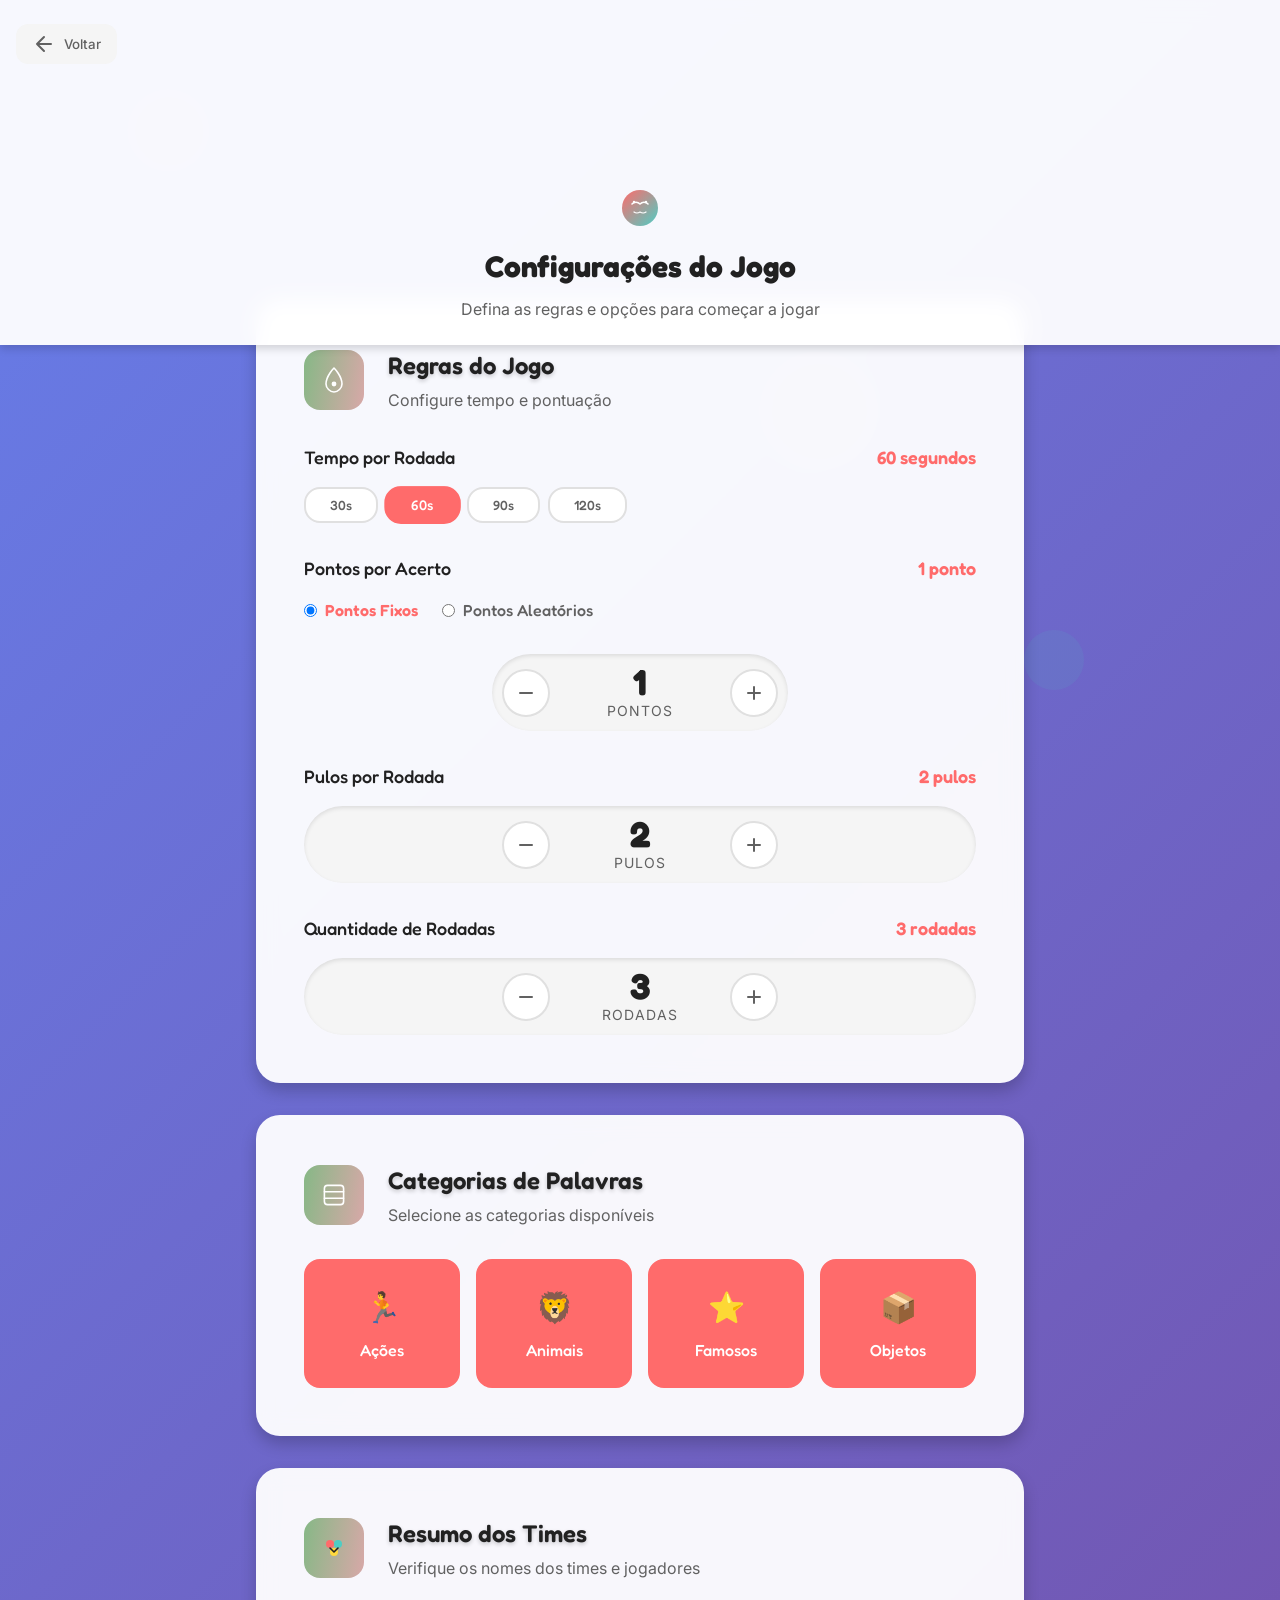
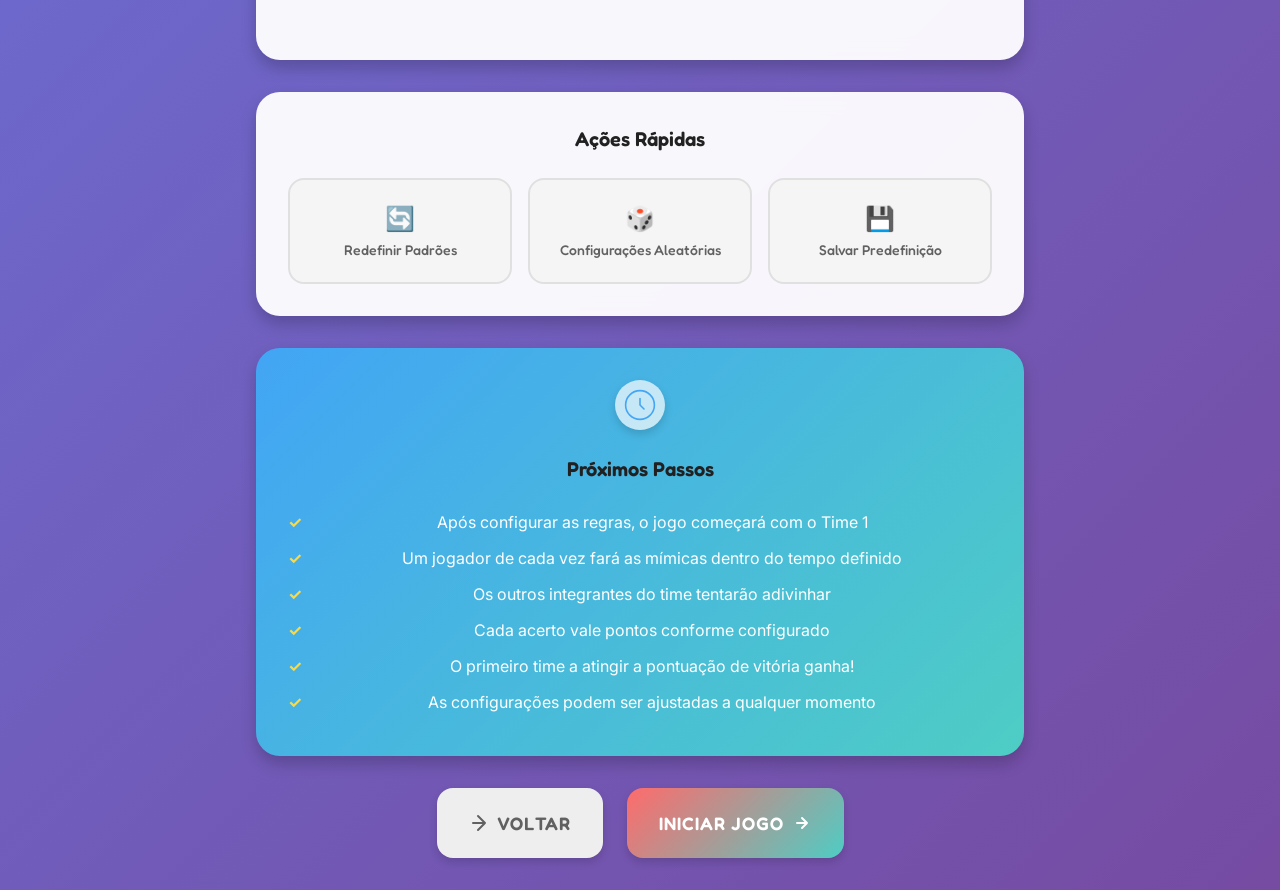
==== configuracoes-jogo.html @ 04ce413a "first commit" ====
<!DOCTYPE html>
<html lang="pt-BR">
<head>
    <meta charset="UTF-8">
    <meta name="viewport" content="width=device-width, initial-scale=1.0">
    <meta name="description" content="Configurações do Jogo - CAMIMICA Jogo de Mímica">
    <meta name="keywords" content="jogo, mimica, configurações, times, pontuação">
    <meta name="author" content="CAMIMICA">
    
    <!-- Open Graph Meta Tags -->
    <meta property="og:title" content="Configurações do Jogo - CAMIMICA">
    <meta property="og:description" content="Configure as regras e opções do jogo">
    <meta property="og:type" content="website">
    
    <!-- Favicon -->
    <link rel="icon" type="image/svg+xml" href="assets/icons/favicon.svg">
    
    <!-- CSS -->
    <link rel="stylesheet" href="css/style.css">
    
    <!-- Google Fonts -->
    <link rel="preconnect" href="https://fonts.googleapis.com">
    <link rel="preconnect" href="https://fonts.gstatic.com" crossorigin>
    <link href="https://fonts.googleapis.com/css2?family=Fredoka:wght@300;400;500;600;700&family=Inter:wght@400;500;600;700&display=swap" rel="stylesheet">
    
    <title>Configurações do Jogo - CAMIMICA</title>
</head>
<body>
    <!-- Background Animation -->
    <div class="background-animation">
        <div class="floating-element floating-element--1"></div>
        <div class="floating-element floating-element--2"></div>
        <div class="floating-element floating-element--3"></div>
        <div class="floating-element floating-element--4"></div>
        <div class="floating-element floating-element--5"></div>
    </div>

    <!-- Header -->
    <header class="config-header">
        <button class="back-button" onclick="goBack()">
            <svg width="24" height="24" viewBox="0 0 24 24" fill="none" xmlns="http://www.w3.org/2000/svg">
                <path d="M19 12L5 12M5 12L12 5M5 12L12 19" stroke="currentColor" stroke-width="2" stroke-linecap="round" stroke-linejoin="round"/>
            </svg>
            Voltar
        </button>
        
        <div class="header-content">
            <div class="logo-small">
                <svg width="40" height="40" viewBox="0 0 100 100" fill="none" xmlns="http://www.w3.org/2000/svg">
                    <circle cx="50" cy="50" r="45" fill="url(#gradient1)"/>
                    <path d="M30 40C30 40 40 30 50 40C60 30 70 40 70 40" stroke="white" stroke-width="4" stroke-linecap="round" stroke-linejoin="round"/>
                    <circle cx="35" cy="35" r="3" fill="white"/>
                    <circle cx="65" cy="35" r="3" fill="white"/>
                    <path d="M35 60C35 60 42 65 50 60C58 65 65 60 65 60" stroke="white" stroke-width="3" stroke-linecap="round" stroke-linejoin="round"/>
                    <defs>
                        <linearGradient id="gradient1" x1="0%" y1="0%" x2="100%" y2="100%">
                            <stop offset="0%" style="stop-color:#FF6B6B"/>
                            <stop offset="100%" style="stop-color:#4ECDC4"/>
                        </linearGradient>
                    </defs>
                </svg>
            </div>
            <h1 class="page-title">Configurações do Jogo</h1>
            <p class="page-subtitle">Defina as regras e opções para começar a jogar</p>
        </div>
    </header>

    <!-- Main Content -->
    <main class="config-main">
        <form id="gameConfigForm" class="config-form">
            <!-- Game Rules Section -->
            <section class="config-section">
                <div class="section-header">
                    <div class="section-icon">
                        <svg width="32" height="32" viewBox="0 0 40 40" fill="none" xmlns="http://www.w3.org/2000/svg">
                            <path d="M20 5C20 5 10 15 10 25C10 30 15 35 20 35C25 35 30 30 30 25C30 15 20 5 20 5Z" stroke="var(--white)" stroke-width="2" stroke-linecap="round" stroke-linejoin="round"/>
                            <circle cx="20" cy="25" r="3" fill="var(--white)"/>
                        </svg>
                    </div>
                    <div>
                        <h2 class="section-title">Regras do Jogo</h2>
                        <p class="section-description">Configure tempo e pontuação</p>
                    </div>
                </div>
                
                <div class="config-options">
                    <div class="config-option">
                        <label class="config-label" for="roundTime">
                            <span class="label-text">Tempo por Rodada</span>
                            <span class="label-value" id="roundTimeValue">60 segundos</span>
                        </label>
                        <div class="time-selector">
                            <button type="button" class="time-button" data-time="30" onclick="setRoundTime(30)">30s</button>
                            <button type="button" class="time-button" data-time="60" onclick="setRoundTime(60)">60s</button>
                            <button type="button" class="time-button" data-time="90" onclick="setRoundTime(90)">90s</button>
                            <button type="button" class="time-button" data-time="120" onclick="setRoundTime(120)">120s</button>
                        </div>
                    </div>
                    
                    <div class="config-option">
                        <label class="config-label" for="pointsPerHit">
                            <span class="label-text">Pontos por Acerto</span>
                            <span class="label-value" id="pointsValue">1 ponto</span>
                        </label>
                        <div class="points-config">
                            <div class="points-type-selector">
                                <label class="radio-option">
                                    <input type="radio" name="pointsType" value="fixed" checked onchange="togglePointsType()">
                                    <span class="radio-label">Pontos Fixos</span>
                                </label>
                                <label class="radio-option">
                                    <input type="radio" name="pointsType" value="random" onchange="togglePointsType()">
                                    <span class="radio-label">Pontos Aleatórios</span>
                                </label>
                            </div>
                            <div class="points-input-group" id="fixedPointsGroup">
                                <div class="number-selector">
                                    <button type="button" class="selector-button selector-minus" onclick="decrementPoints()">
                                        <svg width="20" height="20" viewBox="0 0 20 20" fill="none" xmlns="http://www.w3.org/2000/svg">
                                            <path d="M4 10H16" stroke="currentColor" stroke-width="2" stroke-linecap="round"/>
                                        </svg>
                                    </button>
                                    <div class="selector-display">
                                        <span class="number-value" id="pointsPerHit">1</span>
                                        <span class="number-label">pontos</span>
                                    </div>
                                    <button type="button" class="selector-button selector-plus" onclick="incrementPoints()">
                                        <svg width="20" height="20" viewBox="0 0 20 20" fill="none" xmlns="http://www.w3.org/2000/svg">
                                            <path d="M4 10H16M10 4V16" stroke="currentColor" stroke-width="2" stroke-linecap="round"/>
                                        </svg>
                                    </button>
                                </div>
                            </div>
                            <div class="points-input-group hidden" id="randomPointsGroup">
                                <div class="range-selector">
                                    <div class="range-display">
                                        <span class="range-text">Entre</span>
                                        <div class="range-inputs">
                                            <input type="number" id="minRandomPoints" min="1" max="10" value="1" class="range-input" onchange="updateRandomPointsRange()">
                                            <span class="range-separator">e</span>
                                            <input type="number" id="maxRandomPoints" min="2" max="20" value="5" class="range-input" onchange="updateRandomPointsRange()">
                                        </div>
                                        <span class="range-text">pontos</span>
                                    </div>
                                </div>
                            </div>
                        </div>
                    </div>
                    
                    <div class="config-option">
                        <label class="config-label" for="skipsPerRound">
                            <span class="label-text">Pulos por Rodada</span>
                            <span class="label-value" id="skipsValue">2 pulos</span>
                        </label>
                        <div class="number-selector">
                            <button type="button" class="selector-button selector-minus" onclick="decrementSkips()">
                                <svg width="20" height="20" viewBox="0 0 20 20" fill="none" xmlns="http://www.w3.org/2000/svg">
                                    <path d="M4 10H16" stroke="currentColor" stroke-width="2" stroke-linecap="round"/>
                                </svg>
                            </button>
                            <div class="selector-display">
                                <span class="number-value" id="skipsPerRound">2</span>
                                <span class="number-label">pulos</span>
                            </div>
                            <button type="button" class="selector-button selector-plus" onclick="incrementSkips()">
                                <svg width="20" height="20" viewBox="0 0 20 20" fill="none" xmlns="http://www.w3.org/2000/svg">
                                    <path d="M4 10H16M10 4V16" stroke="currentColor" stroke-width="2" stroke-linecap="round"/>
                                </svg>
                            </button>
                        </div>
                    </div>
                    
                    <div class="config-option">
                        <label class="config-label" for="totalRounds">
                            <span class="label-text">Quantidade de Rodadas</span>
                            <span class="label-value" id="totalRoundsValue">3 rodadas</span>
                        </label>
                        <div class="number-selector">
                            <button type="button" class="selector-button selector-minus" onclick="decrementTotalRounds()">
                                <svg width="20" height="20" viewBox="0 0 20 20" fill="none" xmlns="http://www.w3.org/2000/svg">
                                    <path d="M4 10H16" stroke="currentColor" stroke-width="2" stroke-linecap="round"/>
                                </svg>
                            </button>
                            <div class="selector-display">
                                <span class="number-value" id="totalRounds">3</span>
                                <span class="number-label">rodadas</span>
                            </div>
                            <button type="button" class="selector-button selector-plus" onclick="incrementTotalRounds()">
                                <svg width="20" height="20" viewBox="0 0 20 20" fill="none" xmlns="http://www.w3.org/2000/svg">
                                    <path d="M4 10H16M10 4V16" stroke="currentColor" stroke-width="2" stroke-linecap="round"/>
                                </svg>
                            </button>
                        </div>
                    </div>
                </div>
            </section>

            <!-- Categories Section -->
            <section class="config-section">
                <div class="section-header">
                    <div class="section-icon">
                        <svg width="32" height="32" viewBox="0 0 40 40" fill="none" xmlns="http://www.w3.org/2000/svg">
                            <rect x="8" y="8" width="24" height="24" rx="4" stroke="var(--white)" stroke-width="2"/>
                            <path d="M8 16H32M8 24H32" stroke="var(--white)" stroke-width="2" stroke-linecap="round"/>
                        </svg>
                    </div>
                    <div>
                        <h2 class="section-title">Categorias de Palavras</h2>
                        <p class="section-description">Selecione as categorias disponíveis</p>
                    </div>
                </div>
                
                <div class="categories-grid">
                    <label class="category-checkbox">
                        <input type="checkbox" name="categories" value="acoes" checked>
                        <span class="category-icon">🏃</span>
                        <span class="category-name">Ações</span>
                    </label>
                    
                    <label class="category-checkbox">
                        <input type="checkbox" name="categories" value="animais" checked>
                        <span class="category-icon">🦁</span>
                        <span class="category-name">Animais</span>
                    </label>
                    
                    <label class="category-checkbox">
                        <input type="checkbox" name="categories" value="famosos" checked>
                        <span class="category-icon">⭐</span>
                        <span class="category-name">Famosos</span>
                    </label>
                    
                    <label class="category-checkbox">
                        <input type="checkbox" name="categories" value="objetos" checked>
                        <span class="category-icon">📦</span>
                        <span class="category-name">Objetos</span>
                    </label>
                </div>
            </section>

            <!-- Teams Summary -->
            <section class="config-section">
                <div class="section-header">
                    <div class="section-icon">
                        <svg width="32" height="32" viewBox="0 0 40 40" fill="none" xmlns="http://www.w3.org/2000/svg">
                            <circle cx="15" cy="15" r="5" fill="var(--primary-color)"/>
                            <circle cx="25" cy="15" r="5" fill="var(--secondary-color)"/>
                            <circle cx="20" cy="25" r="5" fill="var(--accent-color)"/>
                            <path d="M15 20L20 25L25 20" stroke="var(--text-primary)" stroke-width="2" stroke-linecap="round" stroke-linejoin="round"/>
                        </svg>
                    </div>
                    <div>
                        <h2 class="section-title">Resumo dos Times</h2>
                        <p class="section-description">Verifique os nomes dos times e jogadores</p>
                    </div>
                </div>
                
                <div class="teams-summary" id="teamsSummary">
                    <!-- Teams will be loaded dynamically -->
                </div>
            </section>

            <!-- Quick Actions -->
            <section class="quick-actions">
                <h3>Ações Rápidas</h3>
                <div class="actions-grid">
                    <button type="button" class="action-button" onclick="resetToDefaults()">
                        <span class="action-icon">🔄</span>
                        <span class="action-text">Redefinir Padrões</span>
                    </button>
                    <button type="button" class="action-button" onclick="randomizeSettings()">
                        <span class="action-icon">🎲</span>
                        <span class="action-text">Configurações Aleatórias</span>
                    </button>
                    <button type="button" class="action-button" onclick="savePreset()">
                        <span class="action-icon">💾</span>
                        <span class="action-text">Salvar Predefinição</span>
                    </button>
                </div>
            </section>

            <!-- Next Steps -->
            <section class="instructions-section">
                <div class="instruction-card">
                    <div class="instruction-icon">
                        <svg width="32" height="32" viewBox="0 0 40 40" fill="none" xmlns="http://www.w3.org/2000/svg">
                            <circle cx="20" cy="20" r="18" stroke="var(--info-color)" stroke-width="2"/>
                            <path d="M20 12V20L25 25" stroke="var(--info-color)" stroke-width="2" stroke-linecap="round" stroke-linejoin="round"/>
                        </svg>
                    </div>
                    <div class="instruction-content">
                        <h3>Próximos Passos</h3>
                        <ul>
                            <li>Após configurar as regras, o jogo começará com o Time 1</li>
                            <li>Um jogador de cada vez fará as mímicas dentro do tempo definido</li>
                            <li>Os outros integrantes do time tentarão adivinhar</li>
                            <li>Cada acerto vale pontos conforme configurado</li>
                            <li>O primeiro time a atingir a pontuação de vitória ganha!</li>
                            <li>As configurações podem ser ajustadas a qualquer momento</li>
                        </ul>
                    </div>
                </div>
            </section>

            <!-- Action Buttons -->
            <section class="action-section">
                <button type="button" class="secondary-button" onclick="goBack()">
                    <svg width="20" height="20" viewBox="0 0 20 20" fill="none" xmlns="http://www.w3.org/2000/svg">
                        <path d="M4 10L16 10M16 10L9 3M16 10L9 17" stroke="currentColor" stroke-width="2" stroke-linecap="round" stroke-linejoin="round"/>
                    </svg>
                    Voltar
                </button>
                
                <button type="submit" class="primary-button">
                    Iniciar Jogo
                    <svg width="20" height="20" viewBox="0 0 20 20" fill="none" xmlns="http://www.w3.org/2000/svg">
                        <path d="M5 10L15 10M15 10L10 5M15 10L10 15" stroke="currentColor" stroke-width="2" stroke-linecap="round" stroke-linejoin="round"/>
                    </svg>
                </button>
            </section>
        </form>
    </main>

    <!-- Hidden inputs for form submission -->
    <input type="hidden" id="roundTimeInput" name="roundTime" value="60">
    <input type="hidden" id="pointsInput" name="points" value="1">
    <input type="hidden" id="totalRoundsInput" name="totalRounds" value="3">
    <input type="hidden" id="pointsTypeInput" name="pointsType" value="fixed">
    <input type="hidden" id="minRandomPointsInput" name="minRandomPoints" value="1">
    <input type="hidden" id="maxRandomPointsInput" name="maxRandomPoints" value="5">
    <input type="hidden" id="skipsPerRoundInput" name="skipsPerRound" value="2">

    <!-- JavaScript -->
    <script src="js/main.js"></script>
</body>
</html>
---- css/style.css ----
/* ===== CSS VARIABLES ===== */
:root {
  /* Game Colors */
  --primary-color: #FF6B6B;
  --primary-dark: #FF5252;
  --primary-light: #FF8787;
  --secondary-color: #4ECDC4;
  --secondary-dark: #3DBBB3;
  --secondary-light: #5EDDD5;
  --accent-color: #FFD93D;
  --accent-dark: #FFC107;
  --accent-light: #FFE66D;
  --success-color: #6BCF7F;
  --warning-color: #FFA726;
  --error-color: #FF5252;
  --info-color: #42A5F5;
  
  /* Neutral Colors */
  --white: #FFFFFF;
  --gray-50: #FAFAFA;
  --gray-100: #F5F5F5;
  --gray-200: #EEEEEE;
  --gray-300: #E0E0E0;
  --gray-400: #BDBDBD;
  --gray-500: #9E9E9E;
  --gray-600: #757575;
  --gray-700: #616161;
  --gray-800: #424242;
  --gray-900: #212121;
  
  /* Background Colors */
  --background: linear-gradient(135deg, #667eea 0%, #764ba2 100%);
  --background-light: var(--gray-50);
  --background-dark: var(--gray-900);
  --surface: rgba(255, 255, 255, 0.95);
  --surface-light: rgba(255, 255, 255, 0.8);
  
  /* Text Colors */
  --text-primary: var(--gray-900);
  --text-secondary: var(--gray-700);
  --text-muted: var(--gray-600);
  --text-light: var(--gray-500);
  --text-white: var(--white);
  
  /* Border Colors */
  --border-color: var(--gray-300);
  --border-light: var(--gray-200);
  --border-dark: var(--gray-400);
  
  /* Typography */
  --font-family-primary: 'Fredoka', cursive;
  --font-family-secondary: 'Inter', sans-serif;
  --font-size-xs: 0.75rem;    /* 12px */
  --font-size-sm: 0.875rem;   /* 14px */
  --font-size-base: 1rem;     /* 16px */
  --font-size-lg: 1.125rem;   /* 18px */
  --font-size-xl: 1.25rem;    /* 20px */
  --font-size-2xl: 1.5rem;    /* 24px */
  --font-size-3xl: 1.875rem;  /* 30px */
  --font-size-4xl: 2.25rem;   /* 36px */
  --font-size-5xl: 3rem;      /* 48px */
  --font-size-6xl: 3.75rem;   /* 60px */
  --font-size-7xl: 4.5rem;    /* 72px */
  
  /* Font Weights */
  --font-weight-light: 300;
  --font-weight-normal: 400;
  --font-weight-medium: 500;
  --font-weight-semibold: 600;
  --font-weight-bold: 700;
  
  /* Line Heights */
  --line-height-tight: 1.25;
  --line-height-normal: 1.5;
  --line-height-relaxed: 1.75;
  
  /* Spacing */
  --spacing-xs: 0.25rem;   /* 4px */
  --spacing-sm: 0.5rem;    /* 8px */
  --spacing-md: 1rem;      /* 16px */
  --spacing-lg: 1.5rem;    /* 24px */
  --spacing-xl: 2rem;      /* 32px */
  --spacing-2xl: 3rem;     /* 48px */
  --spacing-3xl: 4rem;     /* 64px */
  --spacing-4xl: 6rem;     /* 96px */
  --spacing-5xl: 8rem;     /* 128px */
  
  /* Border Radius */
  --radius-sm: 0.5rem;     /* 8px */
  --radius-md: 0.75rem;    /* 12px */
  --radius-lg: 1rem;       /* 16px */
  --radius-xl: 1.5rem;     /* 24px */
  --radius-2xl: 2rem;      /* 32px */
  --radius-full: 9999px;
  
  /* Shadows */
  --shadow-sm: 0 2px 4px rgba(0, 0, 0, 0.1);
  --shadow-md: 0 4px 8px rgba(0, 0, 0, 0.15);
  --shadow-lg: 0 8px 16px rgba(0, 0, 0, 0.2);
  --shadow-xl: 0 16px 32px rgba(0, 0, 0, 0.25);
  --shadow-2xl: 0 24px 48px rgba(0, 0, 0, 0.3);
  --shadow-game: 0 8px 32px rgba(255, 107, 107, 0.3);
  
  /* Transitions */
  --transition-fast: 150ms ease;
  --transition-normal: 250ms ease;
  --transition-slow: 350ms ease;
  --transition-bounce: 0.6s cubic-bezier(0.68, -0.55, 0.265, 1.55);
  
  /* Z-index */
  --z-dropdown: 1000;
  --z-sticky: 1020;
  --z-fixed: 1030;
  --z-content: 2;
  --z-modal-backdrop: 1040;
  --z-modal: 1050;
  --z-popover: 1060;
  --z-tooltip: 1070;
  --z-toast: 1080;
}

/* ===== RESET & BASE ===== */
*,
*::before,
*::after {
  box-sizing: border-box;
  margin: 0;
  padding: 0;
}

html {
  font-size: 16px;
  scroll-behavior: smooth;
}

body {
  font-family: var(--font-family-secondary);
  font-size: var(--font-size-base);
  font-weight: var(--font-weight-normal);
  line-height: var(--line-height-normal);
  color: var(--text-primary);
  background: var(--background);
  min-height: 100vh;
  overflow-x: hidden;
  -webkit-font-smoothing: antialiased;
  -moz-osx-font-smoothing: grayscale;
}

img {
  max-width: 100%;
  height: auto;
  display: block;
}

a {
  color: var(--primary-color);
  text-decoration: none;
  transition: color var(--transition-fast);
}

a:hover {
  color: var(--primary-dark);
}

button {
  border: none;
  background: none;
  font-family: inherit;
  cursor: pointer;
  transition: all var(--transition-fast);
}

ul, ol {
  list-style: none;
}

/* ===== BACKGROUND ANIMATION ===== */
.background-animation {
  position: fixed;
  top: 0;
  left: 0;
  width: 100%;
  height: 100%;
  pointer-events: none;
  z-index: -1;
  overflow: hidden;
}

.floating-element {
  position: absolute;
  border-radius: var(--radius-full);
  opacity: 0.1;
  animation: float 6s ease-in-out infinite;
}

.floating-element--1 {
  width: 80px;
  height: 80px;
  background: var(--primary-color);
  top: 10%;
  left: 10%;
  animation-delay: 0s;
}

.floating-element--2 {
  width: 60px;
  height: 60px;
  background: var(--secondary-color);
  top: 70%;
  left: 80%;
  animation-delay: 1s;
}

.floating-element--3 {
  width: 100px;
  height: 100px;
  background: var(--accent-color);
  top: 40%;
  left: 60%;
  animation-delay: 2s;
}

.floating-element--4 {
  width: 40px;
  height: 40px;
  background: var(--success-color);
  top: 80%;
  left: 20%;
  animation-delay: 3s;
}

.floating-element--5 {
  width: 70px;
  height: 70px;
  background: var(--info-color);
  top: 20%;
  left: 70%;
  animation-delay: 4s;
}

@keyframes float {
  0%, 100% {
    transform: translateY(0px) rotate(0deg);
  }
  50% {
    transform: translateY(-20px) rotate(180deg);
  }
}

/* ===== MAIN CONTAINER ===== */
.main-container {
  max-width: 1200px;
  margin: 0 auto;
  padding: var(--spacing-xl) var(--spacing-md);
  min-height: 100vh;
  display: flex;
  flex-direction: column;
  justify-content: center;
  align-items: center;
  position: relative;
  z-index: 1;
}

/* ===== GAME HEADER ===== */
.game-header {
  text-align: center;
  margin-bottom: var(--spacing-3xl);
  animation: slideDown 0.8s ease-out;
}

.game-logo {
  display: flex;
  flex-direction: column;
  align-items: center;
  gap: var(--spacing-lg);
}

.logo-icon {
  animation: bounce 2s ease-in-out infinite;
}

.game-title {
  font-family: var(--font-family-primary);
  font-size: var(--font-size-7xl);
  font-weight: var(--font-weight-bold);
  color: var(--text-white);
  text-shadow: 0 4px 8px rgba(0, 0, 0, 0.3);
  margin: 0;
  letter-spacing: 2px;
}

.game-subtitle {
  font-family: var(--font-family-primary);
  font-size: var(--font-size-xl);
  color: var(--text-white);
  opacity: 0.9;
  margin: 0;
  text-shadow: 0 2px 4px rgba(0, 0, 0, 0.2);
}

/* ===== HOW TO PLAY ===== */
.how-to-play {
  width: 100%;
  max-width: 800px;
  margin-bottom: var(--spacing-3xl);
  animation: fadeInUp 0.8s ease-out 0.2s both;
}

.section-header {
  text-align: center;
  margin-bottom: var(--spacing-2xl);
}

.section-title {
  font-family: var(--font-family-primary);
  font-size: var(--font-size-4xl);
  font-weight: var(--font-weight-bold);
  color: var(--text-white);
  margin-bottom: var(--spacing-md);
  text-shadow: 0 2px 4px rgba(0, 0, 0, 0.2);
}

.title-underline {
  width: 80px;
  height: 4px;
  background: var(--accent-color);
  margin: 0 auto;
  border-radius: var(--radius-full);
}

.instructions-grid {
  display: grid;
  grid-template-columns: repeat(auto-fit, minmax(280px, 1fr));
  gap: var(--spacing-xl);
}

.instruction-card {
  background: var(--surface);
  padding: var(--spacing-xl);
  border-radius: var(--radius-xl);
  text-align: center;
  box-shadow: var(--shadow-game);
  transition: all var(--transition-normal);
  backdrop-filter: blur(10px);
}

.instruction-card:hover {
  transform: translateY(-8px) scale(1.02);
  box-shadow: var(--shadow-xl);
}

.instruction-icon {
  width: 60px;
  height: 60px;
  margin: 0 auto var(--spacing-lg);
  background: linear-gradient(135deg, var(--primary-color), var(--secondary-color));
  border-radius: var(--radius-full);
  display: flex;
  align-items: center;
  justify-content: center;
  color: var(--text-white);
  box-shadow: var(--shadow-md);
}

.instruction-card h3 {
  font-family: var(--font-family-primary);
  font-size: var(--font-size-xl);
  font-weight: var(--font-weight-semibold);
  color: var(--text-primary);
  margin-bottom: var(--spacing-sm);
}

.instruction-card p {
  color: var(--text-secondary);
  line-height: var(--line-height-relaxed);
  margin: 0;
}

/* ===== GAME FEATURES ===== */
.game-features {
  width: 100%;
  max-width: 900px;
  margin-bottom: var(--spacing-3xl);
  animation: fadeInUp 0.8s ease-out 0.4s both;
}

.features-container {
  display: grid;
  grid-template-columns: repeat(auto-fit, minmax(200px, 1fr));
  gap: var(--spacing-lg);
}

.feature-item {
  background: var(--surface);
  padding: var(--spacing-lg);
  border-radius: var(--radius-lg);
  display: flex;
  align-items: center;
  gap: var(--spacing-md);
  box-shadow: var(--shadow-md);
  backdrop-filter: blur(10px);
  transition: all var(--transition-normal);
}

.feature-item:hover {
  transform: translateY(-4px);
  box-shadow: var(--shadow-lg);
}

.feature-icon {
  font-size: var(--font-size-2xl);
  width: 50px;
  height: 50px;
  display: flex;
  align-items: center;
  justify-content: center;
  background: linear-gradient(135deg, var(--accent-color), var(--warning-color));
  border-radius: var(--radius-full);
  flex-shrink: 0;
}

.feature-text h4 {
  font-family: var(--font-family-primary);
  font-size: var(--font-size-lg);
  font-weight: var(--font-weight-semibold);
  color: var(--text-primary);
  margin-bottom: var(--spacing-xs);
}

.feature-text p {
  color: var(--text-secondary);
  font-size: var(--font-size-sm);
  margin: 0;
  line-height: var(--line-height-tight);
}

/* ===== START SECTION ===== */
.start-section {
  text-align: center;
  animation: fadeInUp 0.8s ease-out 0.6s both;
}

.start-button {
  display: inline-flex;
  align-items: center;
  gap: var(--spacing-md);
  padding: var(--spacing-lg) var(--spacing-2xl);
  font-family: var(--font-family-primary);
  font-size: var(--font-size-xl);
  font-weight: var(--font-weight-semibold);
  color: var(--text-primary);
  background: linear-gradient(135deg, var(--accent-color), var(--warning-color));
  border: none;
  border-radius: var(--radius-full);
  cursor: pointer;
  transition: all var(--transition-normal);
  box-shadow: var(--shadow-lg);
  text-transform: uppercase;
  letter-spacing: 1px;
}

.start-button:hover {
  transform: translateY(-4px) scale(1.05);
  box-shadow: var(--shadow-xl);
}

.start-button:active {
  transform: translateY(-2px) scale(1.02);
}

.button-icon {
  transition: transform var(--transition-normal);
}

.start-button:hover .button-icon {
  transform: translateX(4px);
}

.start-subtitle {
  font-family: var(--font-family-primary);
  font-size: var(--font-size-lg);
  color: var(--text-white);
  margin-top: var(--spacing-lg);
  opacity: 0.9;
  text-shadow: 0 2px 4px rgba(0, 0, 0, 0.2);
}

/* ===== GAME FOOTER ===== */
.game-footer {
  text-align: center;
  margin-top: auto;
  padding-top: var(--spacing-2xl);
  animation: fadeIn 0.8s ease-out 0.8s both;
}

.game-footer p {
  font-family: var(--font-family-primary);
  color: var(--text-white);
  opacity: 0.8;
  margin-bottom: var(--spacing-md);
  text-shadow: 0 2px 4px rgba(0, 0, 0, 0.2);
}

.footer-icons {
  display: flex;
  justify-content: center;
  gap: var(--spacing-lg);
  font-size: var(--font-size-xl);
}

/* ===== CONFIG PAGES ===== */
.config-header {
  position: fixed;
  top: 0;
  left: 0;
  right: 0;
  background: var(--surface);
  backdrop-filter: blur(10px);
  box-shadow: var(--shadow-md);
  z-index: var(--z-fixed);
  padding: var(--spacing-lg) var(--spacing-md);
}

.back-button {
  display: flex;
  align-items: center;
  gap: var(--spacing-sm);
  padding: var(--spacing-sm) var(--spacing-md);
  background: var(--gray-100);
  border: none;
  border-radius: var(--radius-md);
  color: var(--text-secondary);
  font-family: var(--font-family-secondary);
  font-weight: var(--font-weight-medium);
  cursor: pointer;
  transition: all var(--transition-fast);
  margin-bottom: var(--spacing-lg);
}

.back-button:hover {
  background: var(--gray-200);
  color: var(--text-primary);
}

.header-content {
  text-align: center;
  padding-top: 100px;
}

.logo-small {
  display: flex;
  justify-content: center;
  margin-bottom: var(--spacing-md);
}

.page-title {
  font-family: var(--font-family-primary);
  font-size: var(--font-size-3xl);
  font-weight: var(--font-weight-bold);
  color: var(--text-primary);
  margin-bottom: var(--spacing-sm);
}

.page-subtitle {
  font-family: var(--font-family-secondary);
  color: var(--text-secondary);
  margin: 0;
}

.config-main,
.names-main {
  max-width: 800px;
  margin: 0 auto;
  padding: 300px var(--spacing-md) var(--spacing-xl);
  position: relative;
  z-index: var(--z-content);
}

/* ===== CONFIG SECTIONS ===== */
.config-section {
  background: var(--surface);
  padding: var(--spacing-2xl);
  border-radius: var(--radius-xl);
  box-shadow: var(--shadow-lg);
  margin-bottom: var(--spacing-xl);
  backdrop-filter: blur(10px);
}

.config-section .section-header {
  display: flex;
  align-items: center;
  gap: var(--spacing-lg);
  margin-bottom: var(--spacing-xl);
  text-align: left;
}

.config-section .section-icon {
  width: 60px;
  height: 60px;
  background: linear-gradient(100deg, rgb(134, 184, 134), rgb(216, 168, 168));
  border-radius: var(--radius-lg);
  display: flex;
  align-items: center;
  justify-content: center;
  color: var(--text-white);
  flex-shrink: 0;
}

.config-section .section-title {
  font-family: var(--font-family-primary);
  font-size: var(--font-size-2xl);
  font-weight: var(--font-weight-semibold);
  color: var(--text-primary);
  margin-bottom: var(--spacing-xs);
}

.config-section .section-description {
  color: var(--text-secondary);
  margin: 0;
}

/* ===== CONFIG OPTIONS ===== */
.config-options {
  display: flex;
  flex-direction: column;
  gap: var(--spacing-xl);
}

.config-option {
  display: flex;
  flex-direction: column;
  gap: var(--spacing-md);
}

.config-label {
  display: flex;
  justify-content: space-between;
  align-items: center;
  font-family: var(--font-family-primary);
  font-size: var(--font-size-lg);
  font-weight: var(--font-weight-medium);
  color: var(--text-primary);
}

.label-text {
  color: var(--text-primary);
}

.label-value {
  color: var(--primary-color);
  font-weight: var(--font-weight-semibold);
}

/* ===== POINTS CONFIG ===== */
.points-config {
  display: flex;
  flex-direction: column;
  gap: var(--spacing-md);
}

.points-type-selector {
  display: flex;
  gap: var(--spacing-lg);
  margin-bottom: var(--spacing-md);
}

.radio-option {
  display: flex;
  align-items: center;
  gap: var(--spacing-sm);
  cursor: pointer;
  transition: all var(--transition-fast);
}

.radio-option input[type="radio"] {
  margin: 0;
  cursor: pointer;
}

.radio-label {
  font-family: var(--font-family-primary);
  font-size: var(--font-size-base);
  font-weight: var(--font-weight-medium);
  color: var(--text-secondary);
  transition: color var(--transition-fast);
}

.radio-option:hover .radio-label {
  color: var(--primary-color);
}

.radio-option input[type="radio"]:checked + .radio-label {
  color: var(--primary-color);
  font-weight: var(--font-weight-semibold);
}

.points-input-group {
  display: flex;
  justify-content: center;
}

.points-input-group.hidden {
  display: none;
}

/* ===== RANGE SELECTOR ===== */
.range-selector {
  display: flex;
  justify-content: center;
  align-items: center;
}

.range-display {
  display: flex;
  align-items: center;
  gap: var(--spacing-sm);
  font-family: var(--font-family-primary);
  font-size: var(--font-size-base);
  color: var(--text-secondary);
}

.range-inputs {
  display: flex;
  align-items: center;
  gap: var(--spacing-sm);
}

.range-input {
  width: 60px;
  padding: var(--spacing-sm);
  border: 2px solid var(--border-color);
  border-radius: var(--radius-md);
  font-family: var(--font-family-secondary);
  font-size: var(--font-size-base);
  text-align: center;
  background: var(--white);
  transition: all var(--transition-fast);
}

.range-input:focus {
  outline: none;
  border-color: var(--primary-color);
  background: var(--gray-50);
}

.range-separator {
  font-family: var(--font-family-primary);
  color: var(--text-muted);
  font-weight: var(--font-weight-medium);
}

.range-text {
  font-family: var(--font-family-primary);
  font-weight: var(--font-weight-medium);
}

/* ===== UTILITIES ===== */
.hidden {
  display: none !important;
}

/* ===== TIME SELECTOR ===== */
.time-selector {
  display: flex;
  gap: var(--spacing-sm);
  flex-wrap: wrap;
}

.time-button {
  padding: var(--spacing-sm) var(--spacing-lg);
  border: 2px solid var(--border-color);
  border-radius: var(--radius-lg);
  background: var(--white);
  color: var(--text-secondary);
  font-family: var(--font-family-primary);
  font-weight: var(--font-weight-medium);
  cursor: pointer;
  transition: all var(--transition-fast);
}

.time-button:hover {
  border-color: var(--primary-color);
  color: var(--primary-color);
  transform: translateY(-2px);
}

.time-button.active {
  background: var(--primary-color);
  border-color: var(--primary-color);
  color: var(--text-white);
  transform: scale(1.05);
}

/* ===== CATEGORIES GRID ===== */
.categories-grid {
  display: grid;
  grid-template-columns: repeat(auto-fit, minmax(150px, 1fr));
  gap: var(--spacing-md);
}

.category-checkbox {
  display: flex;
  flex-direction: column;
  align-items: center;
  gap: var(--spacing-sm);
  padding: var(--spacing-lg);
  background: var(--white);
  border: 2px solid var(--border-color);
  border-radius: var(--radius-lg);
  cursor: pointer;
  transition: all var(--transition-normal);
  text-align: center;
}

/* .category-checkbox:hover {
  background: var(--secondary-color);
  border-color: var(--secondary-color);
  transform: translateY(-2px);
}

.category-checkbox:hover .category-icon,
.category-checkbox:hover .category-name {
  color: var(--text-white);
} */

.category-checkbox input[type="checkbox"] {
  display: none;
}

.category-checkbox input[type="checkbox"]:checked ~ .category-icon,
.category-checkbox input[type="checkbox"]:checked ~ .category-name {
  /* color: var(--primary-color); */
  color: white;
}

.category-checkbox:has(input:checked) {
  background: var(--primary-color);
  border-color: var(--primary-color);
}

/* .category-checkbox:has(input:checked) .category-icon,
.category-checkbox:has(input:checked) .category-name {
  color: var(--text-white);
} */

.category-icon {
  font-size: var(--font-size-3xl);
  color: var(--primary-color);
  transition: color var(--transition-fast);
}

.category-name {
  font-family: var(--font-family-primary);
  font-size: var(--font-size-base);
  font-weight: var(--font-weight-medium);
  color: var(--text-secondary);
  transition: color var(--transition-fast);
}

/* ===== TEAMS SUMMARY ===== */
.teams-summary {
  display: grid;
  grid-template-columns: repeat(auto-fit, minmax(250px, 1fr));
  gap: var(--spacing-lg);
}

.team-summary-card {
  background: var(--gray-50);
  padding: var(--spacing-lg);
  border-radius: var(--radius-lg);
  border: 2px solid var(--border-light);
}

.team-summary-header {
  display: flex;
  align-items: center;
  gap: var(--spacing-md);
  margin-bottom: var(--spacing-md);
}

.team-summary-header .team-color {
  width: 32px;
  height: 32px;
  border-radius: var(--radius-full);
  display: flex;
  align-items: center;
  justify-content: center;
  color: var(--text-white);
  font-weight: var(--font-weight-bold);
  font-size: var(--font-size-sm);
}

.team-summary-header .team-name {
  font-family: var(--font-family-primary);
  font-size: var(--font-size-lg);
  font-weight: var(--font-weight-semibold);
  color: var(--text-primary);
  margin: 0;
}

.players-list {
  display: flex;
  flex-direction: column;
  gap: var(--spacing-sm);
}

.player-item {
  display: flex;
  align-items: center;
  gap: var(--spacing-sm);
  padding: var(--spacing-sm);
  background: var(--white);
  border-radius: var(--radius-md);
}

.player-number {
  width: 24px;
  height: 24px;
  border-radius: var(--radius-full);
  background: var(--secondary-color);
  color: var(--text-white);
  display: flex;
  align-items: center;
  justify-content: center;
  font-size: var(--font-size-xs);
  font-weight: var(--font-weight-bold);
  flex-shrink: 0;
}

.player-name {
  font-family: var(--font-family-secondary);
  font-size: var(--font-size-sm);
  color: var(--text-primary);
}

/* ===== GAME MAIN ===== */
.game-main {
  max-width: 1200px;
  margin: 0 auto;
  padding: calc(80px + var(--spacing-xl)) var(--spacing-md) var(--spacing-xl);
  min-height: 100vh;
  position: relative;
  z-index: var(--z-content);
}

/* ===== LOADING SCREEN ===== */
.loading-screen {
  position: fixed;
  top: 0;
  left: 0;
  width: 100%;
  height: 100%;
  background: var(--background);
  display: flex;
  align-items: center;
  justify-content: center;
  z-index: var(--z-modal);
}

.loading-content {
  text-align: center;
  color: var(--text-white);
}

.loading-spinner {
  width: 60px;
  height: 60px;
  border: 4px solid rgba(255, 255, 255, 0.3);
  border-top: 4px solid var(--text-white);
  border-radius: var(--radius-full);
  animation: spin 1s linear infinite;
  margin: 0 auto var(--spacing-xl);
}

@keyframes spin {
  0% { transform: rotate(0deg); }
  100% { transform: rotate(360deg); }
}

.loading-title {
  font-family: var(--font-family-primary);
  font-size: var(--font-size-3xl);
  font-weight: var(--font-weight-bold);
  margin-bottom: var(--spacing-md);
}

.loading-text {
  font-family: var(--font-family-secondary);
  font-size: var(--font-size-lg);
  opacity: 0.8;
}

/* ===== GAME CONTAINER ===== */
.game-container {
  display: grid;
  grid-template-columns: 1fr 2fr 1fr;
  grid-template-rows: auto auto;
  gap: var(--spacing-xl);
  align-items: start;
}

/* Posicionamento específico para desktop */
.game-container .current-turn {
  grid-column: 1;
  grid-row: 1 / 3; /* Ocupa duas linhas */
}

.game-container .game-status {
  grid-column: 1;
  grid-row: 2;
}

.game-container .game-area {
  grid-column: 2;
  grid-row: 1 / 3; /* Ocupa duas linhas */
}

.game-container .score-board {
  grid-column: 3;
  grid-row: 1 / 3; /* Ocupa duas linhas */
}

/* Layout responsivo */
@media (max-width: 1024px) {
  .game-container {
    grid-template-columns: 1fr;
    grid-template-rows: auto; /* Reset para mobile */
    gap: var(--spacing-lg);
  }
  
  /* Reset das posições do grid para mobile */
  .game-container .current-turn {
    grid-column: auto;
    grid-row: auto;
    order: 1;
  }
  
  .game-container .game-area {
    grid-column: auto;
    grid-row: auto;
    order: 2;
  }
  
  .game-container .score-board {
    grid-column: auto;
    grid-row: auto;
    order: 3;
  }
  
  .game-container .game-status {
    grid-column: auto;
    grid-row: auto;
    order: 4;
  }
  
  /* Ajustes para mobile */
  .game-main {
    padding: calc(80px + var(--spacing-lg)) var(--spacing-md) var(--spacing-lg);
  }
  
  .current-turn {
    padding: var(--spacing-lg);
  }
  
  .game-area {
    padding: var(--spacing-lg);
  }
  
  .score-board {
    padding: var(--spacing-lg);
  }
  
  .game-status {
    padding: var(--spacing-lg);
  }
  
  .timer-display {
    font-size: var(--font-size-4xl);
  }
  
  .word-text {
    font-size: var(--font-size-3xl);
  }
  
  .action-button {
    padding: var(--spacing-md) var(--spacing-lg);
    font-size: var(--font-size-base);
  }
}

/* ===== SCORE BOARD ===== */
.score-board {
  background: var(--surface);
  padding: var(--spacing-xl);
  border-radius: var(--radius-xl);
  box-shadow: var(--shadow-lg);
  backdrop-filter: blur(10px);
}

.score-title {
  font-family: var(--font-family-primary);
  font-size: var(--font-size-2xl);
  font-weight: var(--font-weight-semibold);
  color: var(--text-primary);
  margin-bottom: var(--spacing-lg);
  text-align: center;
}

.teams-score {
  display: flex;
  flex-direction: column;
  gap: var(--spacing-md);
}

.team-score-card {
  background: var(--gray-50);
  padding: var(--spacing-lg);
  border-radius: var(--radius-lg);
  border: 2px solid var(--gray-600);
  transition: all var(--transition-normal);
}

.team-score-card.current {
  background: linear-gradient(135deg, var(--primary-color), var(--secondary-color));
  color: var(--text-white);
  transform: scale(1.05);
  box-shadow: var(--shadow-lg);
}

.team-score-header {
  display: flex;
  align-items: center;
  gap: var(--spacing-md);
  margin-bottom: var(--spacing-md);
}

.team-score-color {
  width: 32px;
  height: 32px;
  border-radius: var(--radius-full);
  display: flex;
  align-items: center;
  justify-content: center;
  color: var(--text-white);
  font-weight: var(--font-weight-bold);
  font-size: var(--font-size-sm);
}

.team-score-name {
  font-family: var(--font-family-primary);
  font-size: var(--font-size-lg);
  font-weight: var(--font-weight-semibold);
  margin: 0;
}

.team-score-points {
  display: flex;
  flex-direction: column;
  align-items: center;
  gap: var(--spacing-xs);
}

.score-value {
  font-family: var(--font-family-primary);
  font-size: var(--font-size-3xl);
  font-weight: var(--font-weight-bold);
  line-height: 1;
}

.score-label {
  font-family: var(--font-family-secondary);
  font-size: var(--font-size-sm);
  opacity: 0.8;
  text-transform: uppercase;
  letter-spacing: 1px;
}

/* ===== CURRENT TURN ===== */
.current-turn {
  background: var(--surface);
  padding: var(--spacing-xl);
  border-radius: var(--radius-xl);
  box-shadow: var(--shadow-lg);
  backdrop-filter: blur(10px);
}

.turn-title {
  font-family: var(--font-family-primary);
  font-size: var(--font-size-xl);
  font-weight: var(--font-weight-semibold);
  color: var(--text-primary);
  margin-bottom: var(--spacing-lg);
  text-align: center;
}

.current-player {
  display: flex;
  align-items: center;
  gap: var(--spacing-lg);
  padding: var(--spacing-xl);
  background: linear-gradient(135deg, var(--primary-color), var(--secondary-color));
  border-radius: var(--radius-xl);
  color: var(--text-white);
}

.player-avatar {
  width: 60px;
  height: 60px;
  background: rgba(255, 255, 255, 0.2);
  border-radius: var(--radius-full);
  display: flex;
  align-items: center;
  justify-content: center;
  flex-shrink: 0;
}

.player-details {
  text-align: center;
}

.player-name {
  font-family: var(--font-family-primary);
  font-size: var(--font-size-xl);
  font-weight: var(--font-weight-bold);
  margin-bottom: var(--spacing-xs);
}

.player-team {
  font-family: var(--font-family-secondary);
  font-size: var(--font-size-base);
  opacity: 0.9;
}

/* ===== GAME AREA ===== */
.game-area {
  background: var(--surface);
  padding: var(--spacing-xl);
  border-radius: var(--radius-xl);
  box-shadow: var(--shadow-lg);
  backdrop-filter: blur(10px);
  display: flex;
  flex-direction: column;
  gap: var(--spacing-xl);
}

/* ===== TIMER ===== */
.timer-container {
  display: flex;
  flex-direction: column;
  align-items: center;
  gap: var(--spacing-lg);
}

.timer-display {
  display: flex;
  align-items: baseline;
  gap: var(--spacing-sm);
  font-family: var(--font-family-primary);
  font-size: var(--font-size-5xl);
  font-weight: var(--font-weight-bold);
  color: var(--text-primary);
}

.timer-value {
  line-height: 1;
  transition: color var(--transition-fast);
}

.timer-value.warning {
  color: var(--error-color);
  animation: pulse 1s ease-in-out infinite;
}

@keyframes pulse {
  0%, 100% { opacity: 1; }
  50% { opacity: 0.7; }
}

.timer-label {
  font-family: var(--font-family-secondary);
  font-size: var(--font-size-lg);
  color: var(--text-secondary);
  text-transform: uppercase;
  letter-spacing: 1px;
}

.timer-controls {
  display: flex;
  gap: var(--spacing-md);
  background-color: var(--primary-color);
  border-radius: 15%;
}

.timer-button {
  display: flex;
  align-items: center;
  gap: var(--spacing-sm);
  padding: var(--spacing-md) var(--spacing-lg);
  border: none;
  border-radius: var(--radius-lg);
  font-family: var(--font-family-primary);
  font-size: var(--font-size-base);
  font-weight: var(--font-weight-medium);
  cursor: pointer;
  transition: all var(--transition-fast);
  border-radius: 15%;
  color: white;
}

.timer-start {
  background: var(--success-color);
  color: var(--text-white);
}

.timer-start:hover {
  background: #5ab058;
  transform: translateY(-2px);
}

.timer-pause {
  background: var(--warning-color);
  color: var(--text-white);
}

.timer-pause:hover {
  background: #f59e0b;
  transform: translateY(-2px);
}

.timer-stop {
  background: var(--error-color);
  color: var(--text-white);
}

.timer-stop:hover {
  background: #e53935;
  transform: translateY(-2px);
}

/* ===== WORD DISPLAY ===== */
.word-container {
  display: flex;
  flex-direction: column;
  align-items: center;
  gap: var(--spacing-xl);
  flex: 1;
}

.word-display {
  background: linear-gradient(135deg, var(--primary-color), var(--secondary-color));
  padding: var(--spacing-2xl);
  border-radius: var(--radius-xl);
  text-align: center;
  color: var(--text-white);
  /* color: black; */
  box-shadow: var(--shadow-lg);
  min-height: 200px;
  display: flex;
  align-items: center;
  justify-content: center;
  flex: 1;
}

.word-content {
  display: flex;
  flex-direction: column;
  align-items: center;
  gap: var(--spacing-md);
}

.word-text {
  font-family: var(--font-family-primary);
  font-size: var(--font-size-4xl);
  font-weight: var(--font-weight-bold);
  text-align: center;
  line-height: var(--line-height-tight);
}

.word-category {
  font-family: var(--font-family-secondary);
  font-size: var(--font-size-lg);
  opacity: 0.9;
  text-transform: uppercase;
  letter-spacing: 2px;
  background: rgba(255, 255, 255, 0.2);
  padding: var(--spacing-sm) var(--spacing-md);
  border-radius: var(--radius-full);
}

.word-actions {
  display: flex;
  gap: var(--spacing-lg);
  width: 100%;
  justify-content: center;
}

/* ===== ACTION BUTTONS ===== */
/* .action-button {
  display: flex;
  align-items: center;
  gap: var(--spacing-sm);
  padding: var(--spacing-md) var(--spacing-lg);
  border: none;
  border-radius: var(--radius-lg);
  font-family: var(--font-family-primary);
  font-size: var(--font-size-base);
  font-weight: var(--font-weight-medium);
  cursor: pointer;
  transition: all var(--transition-base);
  text-align: center;
  justify-content: center;
  min-height: 44px;
} */

.action-button {
  display: flex;
  flex-direction: column;
  align-items: center;
  gap: var(--spacing-sm);
  padding: var(--spacing-lg);
  background: var(--gray-100);
  border: 2px solid var(--border-color);
  border-radius: var(--radius-lg);
  cursor: pointer;
  transition: all var(--transition-normal);
}

.action-button:hover {
  background: var(--primary-color);
  border-color: var(--primary-color);
  transform: translateY(-2px);
  color: black;
}

.action-button:hover .action-icon,
.action-button:hover .action-text {
  color: var(--text-white);
  /* color: black; */
}

.show-word-button {
  background: var(--secondary-color);
  color: var(--text-white);
  /* color: black; */
}

.show-word-button:hover:not(:disabled) {
  background: var(--primary-hover);
  transform: translateY(-2px);
  box-shadow: var(--shadow-lg);
}

.skip-word-button {
  background: var(--warning-color);
  color: var(--text-white);
  /* color: black; */
}

.skip-word-button:hover:not(:disabled) {
  background: var(--warning-hover);
  transform: translateY(-2px);
  box-shadow: var(--shadow-lg);
}

.skip-word-button:disabled {
  background: var(--gray-300);
  cursor: not-allowed;
  opacity: 0.6;
}

.start-turn-button {
  background: var(--success-color);
  color: var(--text-white);
  /* color: black; */
}

.start-turn-button:hover:not(:disabled) {
  background: var(--success-hover);
  transform: translateY(-2px);
  box-shadow: var(--shadow-lg);
}

/* ===== RESULT BUTTONS ===== */
.result-button {
  display: flex;
  align-items: center;
  gap: var(--spacing-md);
  padding: var(--spacing-lg) var(--spacing-xl);
  border: none;
  border-radius: var(--radius-lg);
  font-family: var(--font-family-primary);
  font-size: var(--font-size-lg);
  font-weight: var(--font-weight-semibold);
  cursor: pointer;
  transition: all var(--transition-base);
  flex: 1;
  justify-content: center;
  min-height: 60px;
}

.hit-result-button {
  background: var(--success-color);
  color: var(--text-white);
}

.hit-result-button:hover {
  color: black;
  background: #e6e6e6;
  transform: translateY(-2px);
  box-shadow: var(--shadow-lg);
}

.miss-result-button {
  background: var(--error-color);
  color: var(--text-white);
}

.miss-result-button:hover {
  color: black;
  background: #e6e6e6;
  transform: translateY(-2px);
  box-shadow: var(--shadow-lg);
}

.result-buttons {
  display: flex;
  gap: var(--spacing-lg);
  margin-top: var(--spacing-xl);
}

/* ===== GAME STATUS ===== */
.game-status {
  background: var(--surface);
  padding: var(--spacing-xl);
  border-radius: var(--radius-xl);
  box-shadow: var(--shadow-lg);
  backdrop-filter: blur(10px);
}

.status-title {
  font-family: var(--font-family-primary);
  font-size: var(--font-size-xl);
  font-weight: var(--font-weight-semibold);
  color: var(--text-primary);
  margin-bottom: var(--spacing-lg);
  text-align: center;
}

.status-details {
  display: flex;
  flex-direction: column;
  gap: var(--spacing-md);
}

.status-item {
  display: flex;
  justify-content: space-between;
  align-items: center;
  padding: var(--spacing-md);
  background: var(--gray-50);
  border-radius: var(--radius-md);
  border: 1px solid var(--border-light);
}

.status-label {
  font-family: var(--font-family-secondary);
  font-size: var(--font-size-base);
  color: var(--text-secondary);
  font-weight: var(--font-weight-medium);
}

.status-value {
  font-family: var(--font-family-primary);
  font-size: var(--font-size-lg);
  font-weight: var(--font-weight-semibold);
  color: var(--primary-color);
}

/* ===== MODAIS ===== */
.result-summary {
  text-align: center;
}

.result-title {
  font-family: var(--font-family-primary);
  font-size: var(--font-size-2xl);
  font-weight: var(--font-weight-bold);
  color: var(--text-primary);
  margin-bottom: var(--spacing-lg);
}

.result-details {
  display: grid;
  grid-template-columns: repeat(2, 1fr);
  gap: var(--spacing-md);
  margin-bottom: var(--spacing-lg);
}

.result-item {
  display: flex;
  justify-content: space-between;
  align-items: center;
  padding: var(--spacing-md);
  background: var(--gray-50);
  border-radius: var(--radius-md);
  border: 1px solid var(--border-light);
}

.result-label {
  font-family: var(--font-family-secondary);
  font-size: var(--font-size-base);
  color: var(--text-secondary);
}

.result-value {
  font-family: var(--font-family-primary);
  font-size: var(--font-size-lg);
  font-weight: var(--font-weight-semibold);
  color: var(--primary-color);
}

/* ===== WINNER ===== */
.winner-announcement {
  text-align: center;
  margin-bottom: var(--spacing-2xl);
}

.winner-trophy {
  font-size: var(--font-size-6xl);
  margin-bottom: var(--spacing-lg);
  animation: bounce 2s ease-in-out infinite;
}

.winner-title {
  font-family: var(--font-family-primary);
  font-size: var(--font-size-4xl);
  font-weight: var(--font-weight-bold);
  color: var(--primary-color);
  margin-bottom: var(--spacing-md);
}

.winner-subtitle {
  font-family: var(--font-family-secondary);
  font-size: var(--font-size-xl);
  color: var(--text-secondary);
  margin-bottom: var(--spacing-2xl);
}

.final-scores {
  background: var(--gray-50);
  padding: var(--spacing-xl);
  border-radius: var(--radius-lg);
  border: 2px solid var(--border-light);
}

.final-scores-title {
  font-family: var(--font-family-primary);
  font-size: var(--font-size-xl);
  font-weight: var(--font-weight-semibold);
  color: var(--text-primary);
  margin-bottom: var(--spacing-lg);
  text-align: center;
}

.final-score-item {
  display: flex;
  align-items: center;
  gap: var(--spacing-md);
  padding: var(--spacing-md);
  margin-bottom: var(--spacing-md);
  background: var(--white);
  border-radius: var(--radius-md);
  border: 1px solid var(--border-light);
}

.final-team-color {
  width: 32px;
  height: 32px;
  border-radius: var(--radius-full);
  display: flex;
  align-items: center;
  justify-content: center;
  color: var(--text-white);
  font-weight: var(--font-weight-bold);
  font-size: var(--font-size-sm);
  flex-shrink: 0;
}

.final-team-info {
  display: flex;
  flex-direction: column;
  gap: var(--spacing-xs);
}

.final-team-name {
  font-family: var(--font-family-primary);
  font-size: var(--font-size-lg);
  font-weight: var(--font-weight-semibold);
  color: var(--text-primary);
}

.final-team-score {
  font-family: var(--font-family-primary);
  font-size: var(--font-size-xl);
  font-weight: var(--font-weight-bold);
  color: var(--success-color);
}

/* ===== NUMBER SELECTOR ===== */
.selector-container {
  display: flex;
  flex-direction: column;
  align-items: center;
  gap: var(--spacing-lg);
}

.number-selector {
  display: flex;
  align-items: center;
  justify-content: center;
  gap: 50px;
  background: var(--gray-100);
  padding: 10px;
  border-radius: var(--radius-full);
  box-shadow: inset 0 2px 4px rgba(0, 0, 0, 0.1);
}

.selector-button {
  width: 48px;
  height: 48px;
  border-radius: var(--radius-full);
  background: var(--white);
  border: 2px solid var(--border-color);
  color: var(--text-secondary);
  display: flex;
  align-items: center;
  justify-content: center;
  cursor: pointer;
  transition: all var(--transition-fast);
}

.selector-button:hover {
  background: var(--primary-color);
  color: var(--text-white);
  border-color: var(--primary-color);
  transform: scale(1.1);
}

.selector-button:active {
  transform: scale(0.95);
}

.selector-display {
  display: flex;
  flex-direction: column;
  align-items: center;
  min-width: 80px;
}

.number-value {
  font-family: var(--font-family-primary);
  font-size: var(--font-size-4xl);
  font-weight: var(--font-weight-bold);
  color: var(--text-primary);
  line-height: 1;
}

.number-label {
  font-family: var(--font-family-secondary);
  font-size: var(--font-size-sm);
  color: var(--text-secondary);
  text-transform: uppercase;
  letter-spacing: 1px;
}

/* ===== PREVIEWS ===== */
.team-preview,
.players-preview {
  display: flex;
  gap: var(--spacing-sm);
  justify-content: center;
}

.preview-dot {
  width: 40px;
  height: 40px;
  border-radius: var(--radius-full);
  background: var(--gray-300);
  display: flex;
  align-items: center;
  justify-content: center;
  font-size: var(--font-size-lg);
  opacity: 0.5;
  transition: all var(--transition-fast);
}

.preview-dot.active {
  background: var(--secondary-color);
  opacity: 1;
  transform: scale(1.2);
}

.player-icon {
  width: 40px;
  height: 40px;
  border-radius: var(--radius-full);
  background: var(--gray-200);
  display: flex;
  align-items: center;
  justify-content: center;
  font-size: var(--font-size-lg);
  opacity: 0.5;
  transition: all var(--transition-fast);
}

.player-icon.active {
  background: var(--secondary-color);
  opacity: 1;
  transform: scale(1.1);
}

/* ===== SUMMARY SECTION ===== */
.summary-section {
  margin-bottom: var(--spacing-xl);
}

.summary-card {
  background: linear-gradient(135deg, var(--primary-color), var(--secondary-color));
  padding: var(--spacing-xl);
  border-radius: var(--radius-xl);
  color: var(--text-white);
  box-shadow: var(--shadow-lg);
}

.summary-card h3 {
  font-family: var(--font-family-primary);
  font-size: var(--font-size-xl);
  font-weight: var(--font-weight-semibold);
  margin-bottom: var(--spacing-lg);
}

.summary-content {
  display: flex;
  flex-direction: column;
  gap: var(--spacing-md);
}

.summary-item {
  display: flex;
  align-items: center;
  gap: var(--spacing-md);
}

.summary-icon {
  font-size: var(--font-size-xl);
  width: 40px;
  height: 40px;
  background: rgba(255, 255, 255, 0.2);
  border-radius: var(--radius-full);
  display: flex;
  align-items: center;
  justify-content: center;
}

.summary-text {
  font-family: var(--font-family-secondary);
  font-size: var(--font-size-base);
}

.summary-text strong {
  font-weight: var(--font-weight-semibold);
}

/* ===== ACTION SECTION ===== */
.action-section {
  display: flex;
  gap: var(--spacing-lg);
  justify-content: center;
  flex-wrap: wrap;
}

.primary-button,
.secondary-button {
  display: inline-flex;
  align-items: center;
  gap: var(--spacing-sm);
  padding: var(--spacing-lg) var(--spacing-xl);
  font-family: var(--font-family-primary);
  font-size: var(--font-size-lg);
  font-weight: var(--font-weight-semibold);
  border-radius: var(--radius-lg);
  cursor: pointer;
  transition: all var(--transition-normal);
  text-transform: uppercase;
  letter-spacing: 1px;
  box-shadow: var(--shadow-md);
}

.primary-button {
  background: linear-gradient(135deg, var(--primary-color), var(--secondary-color));
  color: var(--text-white);
}

.primary-button:hover {
  transform: translateY(-2px);
  box-shadow: var(--shadow-lg);
}

.secondary-button {
  background: var(--gray-200);
  color: var(--text-secondary);
}

.secondary-button:hover {
  background: var(--gray-300);
  color: var(--text-primary);
}

/* ===== NAMES PAGE ===== */
.teams-container {
  display: flex;
  flex-direction: column;
  gap: var(--spacing-xl);
  margin-bottom: var(--spacing-xl);
}

.team-card {
  background: var(--surface);
  padding: var(--spacing-xl);
  border-radius: var(--radius-xl);
  box-shadow: var(--shadow-lg);
  backdrop-filter: blur(10px);
}

.team-header {
  display: flex;
  align-items: center;
  gap: var(--spacing-md);
  margin-bottom: var(--spacing-lg);
}

.team-color {
  width: 40px;
  height: 40px;
  border-radius: var(--radius-full);
  display: flex;
  align-items: center;
  justify-content: center;
  font-weight: var(--font-weight-bold);
  color: var(--text-white);
}

.team-title {
  font-family: var(--font-family-primary);
  font-size: var(--font-size-xl);
  font-weight: var(--font-weight-semibold);
  color: var(--text-primary);
}

.team-name-input {
  flex: 1;
  padding: var(--spacing-md);
  border: 2px solid var(--border-color);
  border-radius: var(--radius-md);
  font-family: var(--font-family-primary);
  font-size: var(--font-size-lg);
  text-align: center;
  background: var(--gray-50);
  transition: all var(--transition-fast);
}

.team-name-input:focus {
  outline: none;
  border-color: var(--primary-color);
  background: var(--white);
}

.players-grid {
  display: grid;
  grid-template-columns: repeat(auto-fit, minmax(200px, 1fr));
  gap: var(--spacing-md);
}

.player-input {
  padding: var(--spacing-sm) var(--spacing-md);
  border: 2px solid var(--border-color);
  border-radius: var(--radius-md);
  font-family: var(--font-family-secondary);
  font-size: var(--font-size-base);
  background: var(--gray-50);
  transition: all var(--transition-fast);
}

.player-input:focus {
  outline: none;
  border-color: var(--secondary-color);
  background: var(--white);
}

.player-input::placeholder {
  color: var(--text-muted);
}

/* ===== QUICK ACTIONS ===== */
.quick-actions {
  background: var(--surface);
  padding: var(--spacing-xl);
  border-radius: var(--radius-xl);
  box-shadow: var(--shadow-lg);
  margin-bottom: var(--spacing-xl);
  backdrop-filter: blur(10px);
}

.quick-actions h3 {
  font-family: var(--font-family-primary);
  font-size: var(--font-size-xl);
  font-weight: var(--font-weight-semibold);
  color: var(--text-primary);
  margin-bottom: var(--spacing-lg);
  text-align: center;
}

.actions-grid {
  display: grid;
  grid-template-columns: repeat(auto-fit, minmax(200px, 1fr));
  gap: var(--spacing-md);
}

.action-icon {
  font-size: var(--font-size-2xl);
  color: var(--primary-color);
}

.action-text {
  font-family: var(--font-family-primary);
  font-size: var(--font-size-sm);
  font-weight: var(--font-weight-medium);
  color: var(--text-secondary);
  text-align: center;
}

/* ===== INSTRUCTIONS SECTION ===== */
.instructions-section {
  margin-bottom: var(--spacing-xl);
}

.instruction-card {
  background: linear-gradient(135deg, var(--info-color), var(--secondary-color));
  padding: var(--spacing-xl);
  border-radius: var(--radius-xl);
  color: var(--text-white);
  box-shadow: var(--shadow-lg);
}

.instruction-card .instruction-icon {
  width: 50px;
  height: 50px;
  /* background: rgba(255, 255, 255, 0.2); */
  background: rgba(255, 255, 255, 0.692);
  border-radius: var(--radius-full);
  display: flex;
  align-items: center;
  justify-content: center;
  margin-bottom: var(--spacing-lg);
}

.instruction-content h3 {
  font-family: var(--font-family-primary);
  font-size: var(--font-size-xl);
  font-weight: var(--font-weight-semibold);
  margin-bottom: var(--spacing-lg);
}

.instruction-content ul {
  list-style: none;
  padding: 0;
}

.instruction-content li {
  position: relative;
  padding-left: var(--spacing-lg);
  margin-bottom: var(--spacing-sm);
  line-height: var(--line-height-relaxed);
}

.instruction-content li::before {
  content: '✓';
  position: absolute;
  left: 0;
  color: var(--accent-color);
  font-weight: var(--font-weight-bold);
}

/* ===== MODAL ===== */
.modal {
  position: fixed;
  top: 0;
  left: 0;
  width: 100%;
  height: 100%;
  background: rgba(0, 0, 0, 0.5);
  display: flex;
  align-items: center;
  justify-content: center;
  z-index: var(--z-modal);
  backdrop-filter: blur(4px);
}

.modal-content {
  background: var(--surface);
  padding: var(--spacing-xl);
  border-radius: var(--radius-xl);
  max-width: 500px;
  width: 90%;
  max-height: 80vh;
  overflow-y: auto;
  box-shadow: var(--shadow-2xl);
  animation: modalSlideIn 0.3s ease-out;
}

.modal-header {
  display: flex;
  align-items: center;
  justify-content: space-between;
  margin-bottom: var(--spacing-xl);
}

.modal-header h3 {
  font-family: var(--font-family-primary);
  font-size: var(--font-size-xl);
  font-weight: var(--font-weight-semibold);
  color: var(--text-primary);
}

.modal-close {
  width: 32px;
  height: 32px;
  border-radius: var(--radius-full);
  background: var(--gray-100);
  border: none;
  color: var(--text-secondary);
  display: flex;
  align-items: center;
  justify-content: center;
  cursor: pointer;
  transition: all var(--transition-fast);
}

.modal-close:hover {
  background: var(--error-color);
  color: var(--text-white);
}

.theme-options {
  display: grid;
  grid-template-columns: repeat(auto-fit, minmax(120px, 1fr));
  gap: var(--spacing-md);
}

.theme-option {
  display: flex;
  flex-direction: column;
  align-items: center;
  gap: var(--spacing-sm);
  padding: var(--spacing-lg);
  background: var(--gray-100);
  border: 2px solid var(--border-color);
  border-radius: var(--radius-lg);
  cursor: pointer;
  transition: all var(--transition-normal);
}

.theme-option:hover {
  background: var(--primary-color);
  border-color: var(--primary-color);
  transform: translateY(-2px);
}

.theme-option:hover .theme-emoji,
.theme-option:hover .theme-name {
  color: var(--text-white);
}

.theme-emoji {
  font-size: var(--font-size-3xl);
}

.theme-name {
  font-family: var(--font-family-primary);
  font-size: var(--font-size-sm);
  font-weight: var(--font-weight-medium);
  color: var(--text-secondary);
  text-align: center;
}

/* ===== ANIMATIONS ===== */
@keyframes slideDown {
  from {
    opacity: 0;
    transform: translateY(-30px);
  }
  to {
    opacity: 1;
    transform: translateY(0);
  }
}

@keyframes fadeInUp {
  from {
    opacity: 0;
    transform: translateY(30px);
  }
  to {
    opacity: 1;
    transform: translateY(0);
  }
}

@keyframes fadeIn {
  from {
    opacity: 0;
  }
  to {
    opacity: 1;
  }
}

@keyframes bounce {
  0%, 20%, 50%, 80%, 100% {
    transform: translateY(0);
  }
  40% {
    transform: translateY(-10px);
  }
  60% {
    transform: translateY(-5px);
  }
}

@keyframes modalSlideIn {
  from {
    opacity: 0;
    transform: scale(0.9);
  }
  to {
    opacity: 1;
    transform: scale(1);
  }
}

/* ===== RESPONSIVE DESIGN ===== */

/* Tablets */
@media (max-width: 768px) {
  .main-container {
    padding: var(--spacing-lg) var(--spacing-md);
  }
  
  .game-title {
    font-size: var(--font-size-5xl);
  }
  
  .game-subtitle {
    font-size: var(--font-size-lg);
  }
  
  .instructions-grid {
    grid-template-columns: 1fr;
    gap: var(--spacing-lg);
  }
  
  .features-container {
    grid-template-columns: 1fr;
  }
  
  .config-main,
  .names-main {
    padding: 300px var(--spacing-md) var(--spacing-lg);
    /* padding: calc(140px + var(--spacing-lg)) var(--spacing-md) var(--spacing-lg); */
    position: relative;
    z-index: var(--z-content);
  }
  
  .config-section {
    padding: var(--spacing-lg);
  }
  
  .config-section .section-header {
    flex-direction: column;
    text-align: center;
    gap: var(--spacing-md);
  }
  
  .action-section {
    flex-direction: column;
    align-items: center;
  }
  
  .primary-button,
  .secondary-button {
    width: 100%;
    max-width: 300px;
    justify-content: center;
  }
  
  .players-grid {
    grid-template-columns: 1fr;
  }
  
  .actions-grid {
    grid-template-columns: 1fr;
  }
  
  .theme-options {
    grid-template-columns: repeat(2, 1fr);
  }
}

/* Mobile Phones */
@media (max-width: 480px) {
  .main-container {
    /* padding: var(--spacing-md); */
    padding: 300px var(--spacing-md);
  }
  
  .game-title {
    font-size: var(--font-size-4xl);
  }
  
  .game-subtitle {
    font-size: var(--font-size-base);
  }
  
  .section-title {
    font-size: var(--font-size-3xl);
  }
  
  .instruction-card {
    padding: var(--spacing-lg);
  }
  
  .instruction-icon {
    width: 50px;
    height: 50px;
  }
  
  .config-header {
    padding: var(--spacing-md);
  }
  
  .page-title {
    font-size: var(--font-size-2xl);
  }
  
  .number-selector {
    gap: var(--spacing-sm);
  }
  
  .selector-button {
    width: 40px;
    height: 40px;
  }
  
  .number-value {
    font-size: var(--font-size-3xl);
  }
  
  .team-card {
    padding: var(--spacing-lg);
  }
  
  .team-header {
    flex-direction: column;
    text-align: center;
    gap: var(--spacing-sm);
  }
  
  .modal-content {
    padding: var(--spacing-lg);
    margin: var(--spacing-md);
  }
  
  .theme-options {
    grid-template-columns: 1fr;
  }
}

/* ===== UTILITIES ===== */
.text-center { text-align: center; }
.text-left { text-align: left; }
.text-right { text-align: right; }

.hidden { display: none !important; }
.block { display: block; }
.flex { display: flex; }
.grid { display: grid; }

.mb-0 { margin-bottom: 0; }
.mb-sm { margin-bottom: var(--spacing-sm); }
.mb-md { margin-bottom: var(--spacing-md); }
.mb-lg { margin-bottom: var(--spacing-lg); }
.mb-xl { margin-bottom: var(--spacing-xl); }

.mt-0 { margin-top: 0; }
.mt-sm { margin-top: var(--spacing-sm); }
.mt-md { margin-top: var(--spacing-md); }
.mt-lg { margin-top: var(--spacing-lg); }
.mt-xl { margin-top: var(--spacing-xl); }

/* ===== ACCESSIBILITY ===== */
.sr-only {
  position: absolute;
  width: 1px;
  height: 1px;
  padding: 0;
  margin: -1px;
  overflow: hidden;
  clip: rect(0, 0, 0, 0);
  white-space: nowrap;
  border: 0;
}

/* Focus styles */
button:focus-visible,
input:focus-visible,
select:focus-visible {
  outline: 2px solid var(--primary-color);
  outline-offset: 2px;
}

/* ===== SCROLLBAR ===== */
::-webkit-scrollbar {
  width: 8px;
}

::-webkit-scrollbar-track {
  background: var(--gray-100);
}

::-webkit-scrollbar-thumb {
  background: var(--gray-400);
  border-radius: var(--radius-full);
}

::-webkit-scrollbar-thumb:hover {
  background: var(--gray-500);
}

/* ===== SELECTION ===== */
::selection {
  background-color: var(--primary-color);
  color: var(--text-white);
}
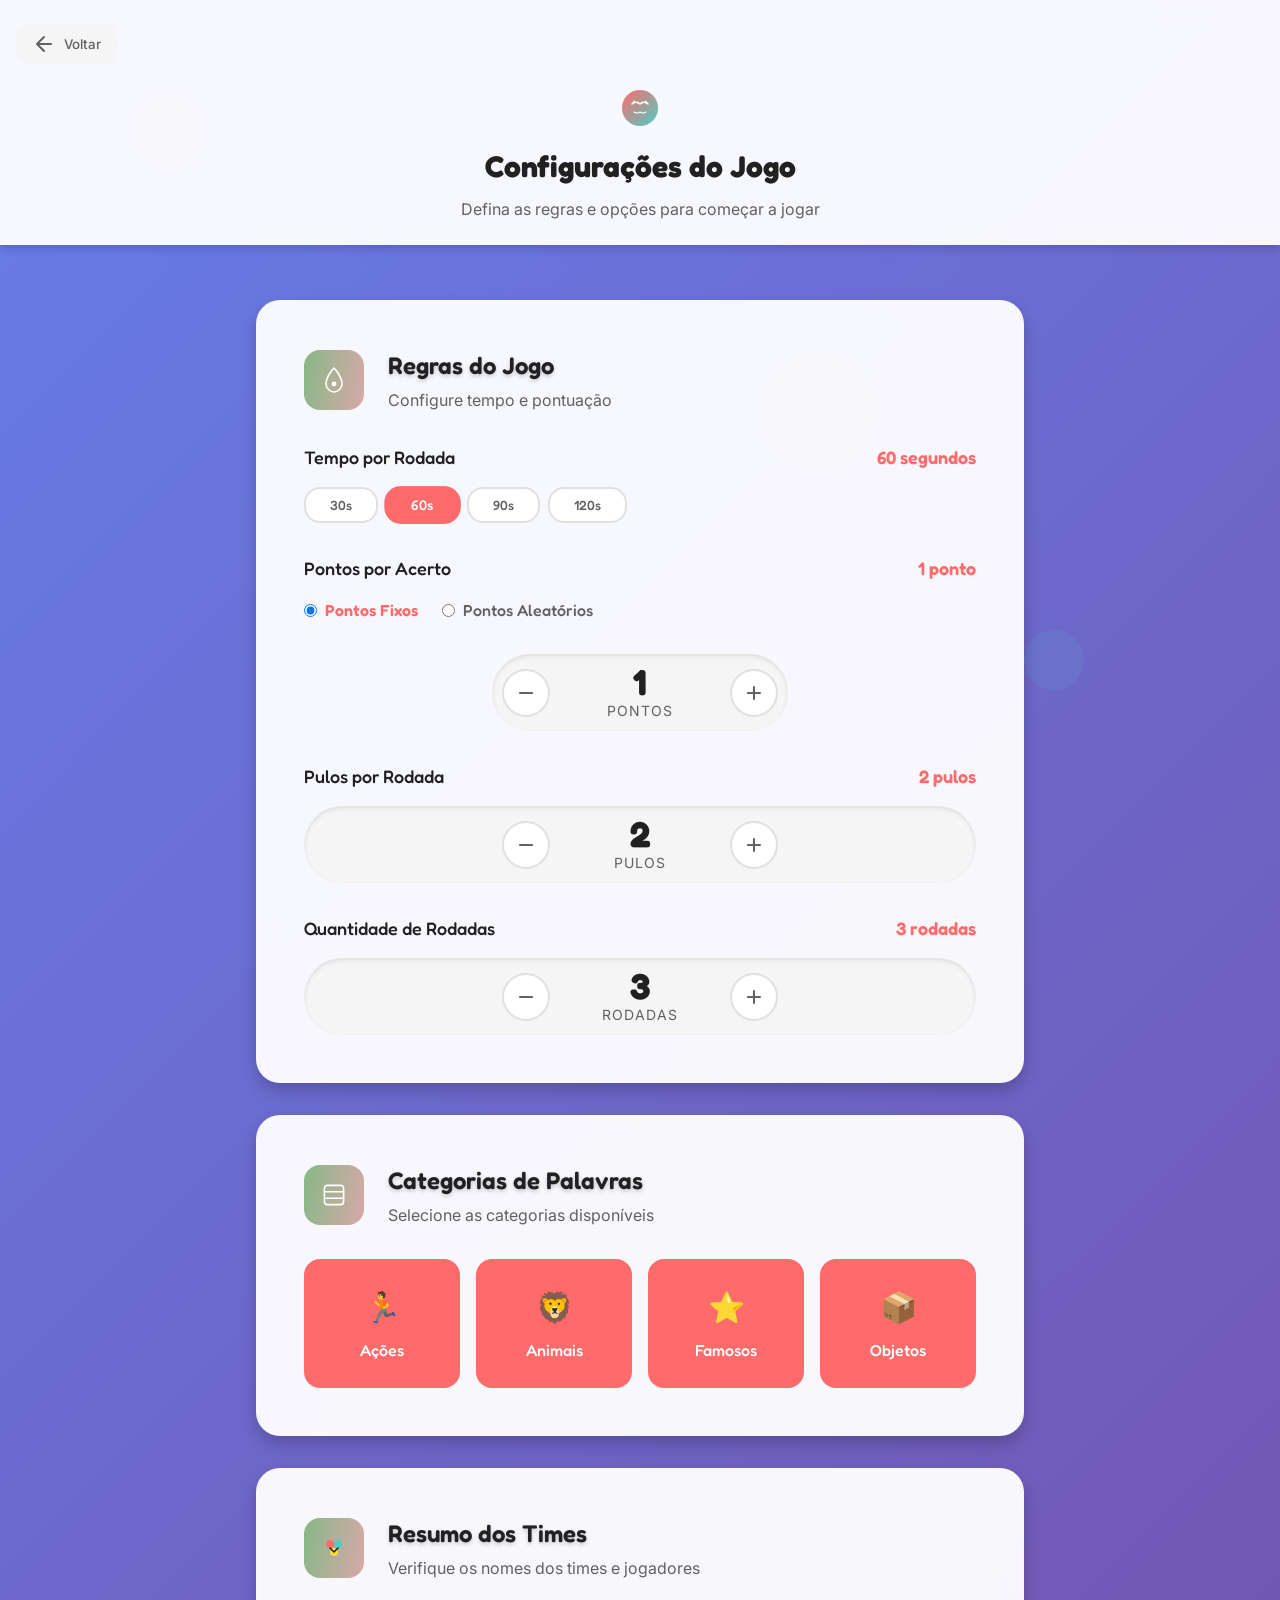
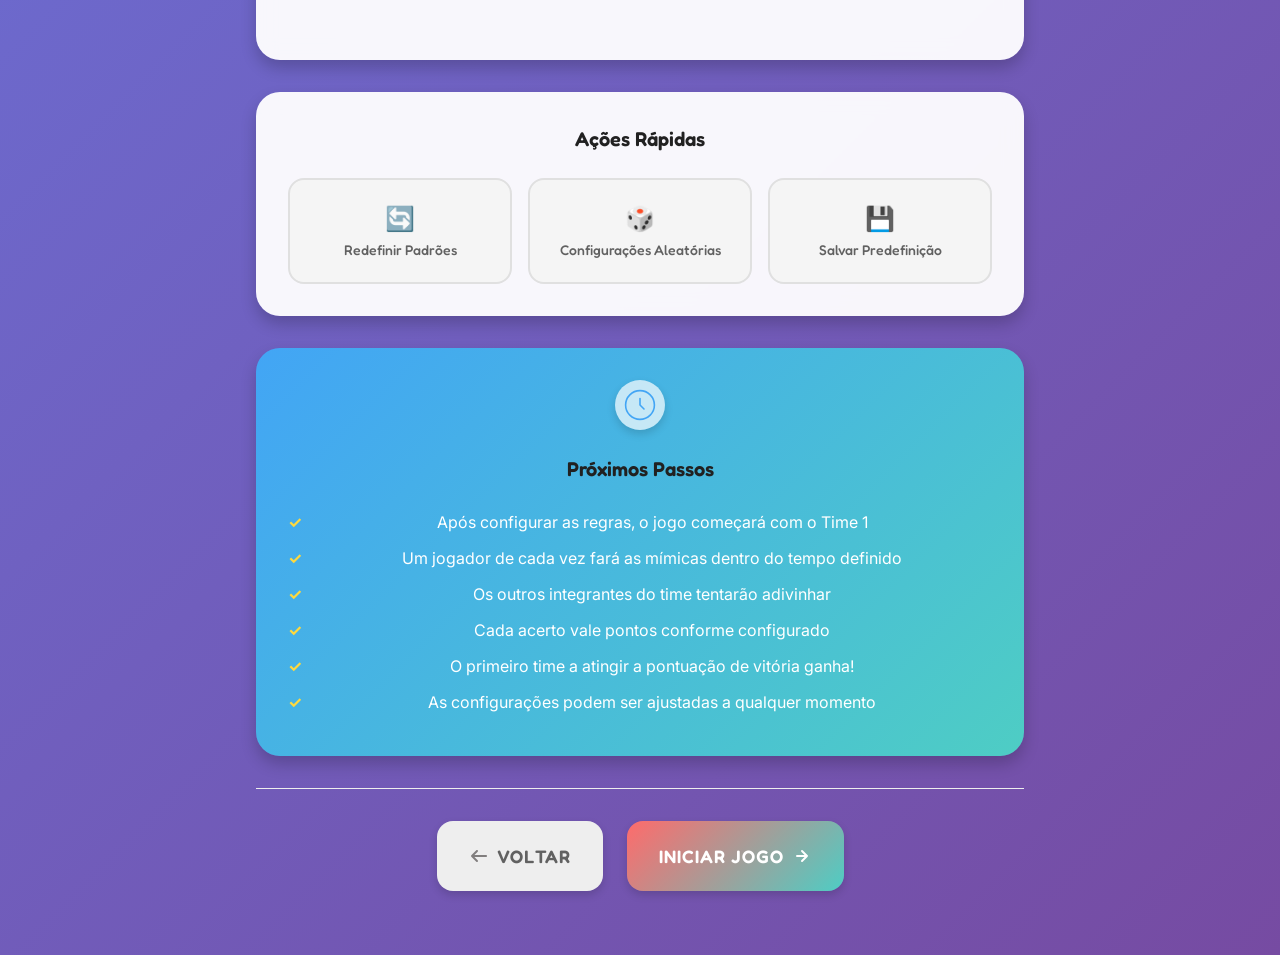
==== commit b541c18a: "Atualização icones de botao, logica de botoes no final do jogo e detalhes no estilo" ====
--- a/configuracoes-jogo.html
+++ b/configuracoes-jogo.html
@@ -304,8 +304,8 @@
             <!-- Action Buttons -->
             <section class="action-section">
                 <button type="button" class="secondary-button" onclick="goBack()">
-                    <svg width="20" height="20" viewBox="0 0 20 20" fill="none" xmlns="http://www.w3.org/2000/svg">
-                        <path d="M4 10L16 10M16 10L9 3M16 10L9 17" stroke="currentColor" stroke-width="2" stroke-linecap="round" stroke-linejoin="round"/>
+                    <svg xmlns="http://www.w3.org/2000/svg" height="20" width="20" viewBox="0 0 640 640"><!--!Font Awesome Free v7.2.0 by @fontawesome - https://fontawesome.com License - https://fontawesome.com/license/free Copyright 2026 Fonticons, Inc.-->
+                        <path fill="rgb(129, 126, 126)" d="M73.4 297.4C60.9 309.9 60.9 330.2 73.4 342.7L233.4 502.7C245.9 515.2 266.2 515.2 278.7 502.7C291.2 490.2 291.2 469.9 278.7 457.4L173.3 352L544 352C561.7 352 576 337.7 576 320C576 302.3 561.7 288 544 288L173.3 288L278.7 182.6C291.2 170.1 291.2 149.8 278.7 137.3C266.2 124.8 245.9 124.8 233.4 137.3L73.4 297.3z"/>
                     </svg>
                     Voltar
                 </button>
--- a/css/style.css
+++ b/css/style.css
@@ -264,7 +264,7 @@
 /* ===== GAME HEADER ===== */
 .game-header {
   text-align: center;
-  margin-bottom: var(--spacing-3xl);
+  margin-bottom: 10px;
   animation: slideDown 0.8s ease-out;
 }
 
@@ -544,7 +544,12 @@
 
 .header-content {
   text-align: center;
-  padding-top: 100px;
+  /* padding-top: 100px; */
+  /* margin-top: 100px; */
+}
+
+.header-content-game{
+  margin-top: 100px;
 }
 
 .logo-small {
@@ -1013,11 +1018,16 @@
 .game-container .game-area {
   grid-column: 2;
   grid-row: 1 / 3; /* Ocupa duas linhas */
+  min-height: 550px;
 }
 
 .game-container .score-board {
   grid-column: 3;
   grid-row: 1 / 3; /* Ocupa duas linhas */
+  min-height: 550px;
+  display: flex;
+  flex-direction: column;
+  justify-content: center;
 }
 
 /* Layout responsivo */
@@ -1439,8 +1449,9 @@
 }
 
 .show-word-button {
-  background: var(--secondary-color);
-  color: var(--text-white);
+  /* background: var(--secondary-color); */
+  background: linear-gradient(135deg, rgb(200, 225, 230), var(--secondary-color));
+  color: black;
   /* color: black; */
 }
 
@@ -1478,6 +1489,61 @@
   background: var(--success-hover);
   transform: translateY(-2px);
   box-shadow: var(--shadow-lg);
+}
+
+/* ===== BUTTONS ===== */
+.primary-button,
+.secondary-button,
+.tertiary-button {
+  display: inline-flex;
+  align-items: center;
+  justify-content: center;
+  gap: var(--spacing-sm);
+  padding: var(--spacing-md) var(--spacing-xl);
+  border: none;
+  border-radius: var(--radius-lg);
+  font-family: var(--font-family-primary);
+  font-size: var(--font-size-base);
+  font-weight: var(--font-weight-semibold);
+  cursor: pointer;
+  transition: all var(--transition-base);
+  text-decoration: none;
+  min-height: 44px;
+}
+
+.primary-button {
+  background: var(--primary-color);
+  color: var(--text-white);
+}
+
+.primary-button:hover {
+  background: var(--primary-hover);
+  transform: translateY(-2px);
+  box-shadow: var(--shadow-lg);
+}
+
+.secondary-button {
+  background: var(--secondary-color);
+  color: var(--text-white);
+}
+
+.secondary-button:hover {
+  background: var(--secondary-hover);
+  transform: translateY(-2px);
+  box-shadow: var(--shadow-lg);
+}
+
+.tertiary-button {
+  background: linear-gradient(135deg, var(--primary-color), var(--accent-color));
+  color: white;
+  border: 2px solid var(--border-color);
+}
+
+.tertiary-button:hover {
+  background: var(--gray-300);
+  border-color: var(--gray-400);
+  transform: translateY(-2px);
+  box-shadow: var(--shadow-md);
 }
 
 /* ===== RESULT BUTTONS ===== */
@@ -1670,7 +1736,7 @@
   margin-bottom: var(--spacing-md);
   background: var(--white);
   border-radius: var(--radius-md);
-  border: 1px solid var(--border-light);
+  border: 1px solid gray;
 }
 
 .final-team-color {
@@ -1876,11 +1942,32 @@
   display: flex;
   gap: var(--spacing-lg);
   justify-content: center;
+  align-items: center;
+  padding: var(--spacing-xl);
+  border-top: 1px solid var(--border-light);
   flex-wrap: wrap;
 }
 
+.modal-footer {
+  display: flex;
+  gap: var(--spacing-md);
+  justify-content: center;
+  align-items: center;
+  padding: var(--spacing-xl);
+  border-top: 1px solid var(--border-light);
+  flex-wrap: wrap;
+}
+
+.modal-footer .primary-button,
+.modal-footer .secondary-button,
+.modal-footer .tertiary-button {
+  flex: 1;
+  min-width: 120px;
+}
+
 .primary-button,
-.secondary-button {
+.secondary-button,
+.tertiary-button {
   display: inline-flex;
   align-items: center;
   gap: var(--spacing-sm);
@@ -2320,7 +2407,7 @@
 @media (max-width: 480px) {
   .main-container {
     /* padding: var(--spacing-md); */
-    padding: 300px var(--spacing-md);
+    padding: 100px var(--spacing-md);
   }
   
   .game-title {
@@ -2382,6 +2469,10 @@
   
   .theme-options {
     grid-template-columns: 1fr;
+  }
+
+  .result-button{
+    width: 50px;
   }
 }
 
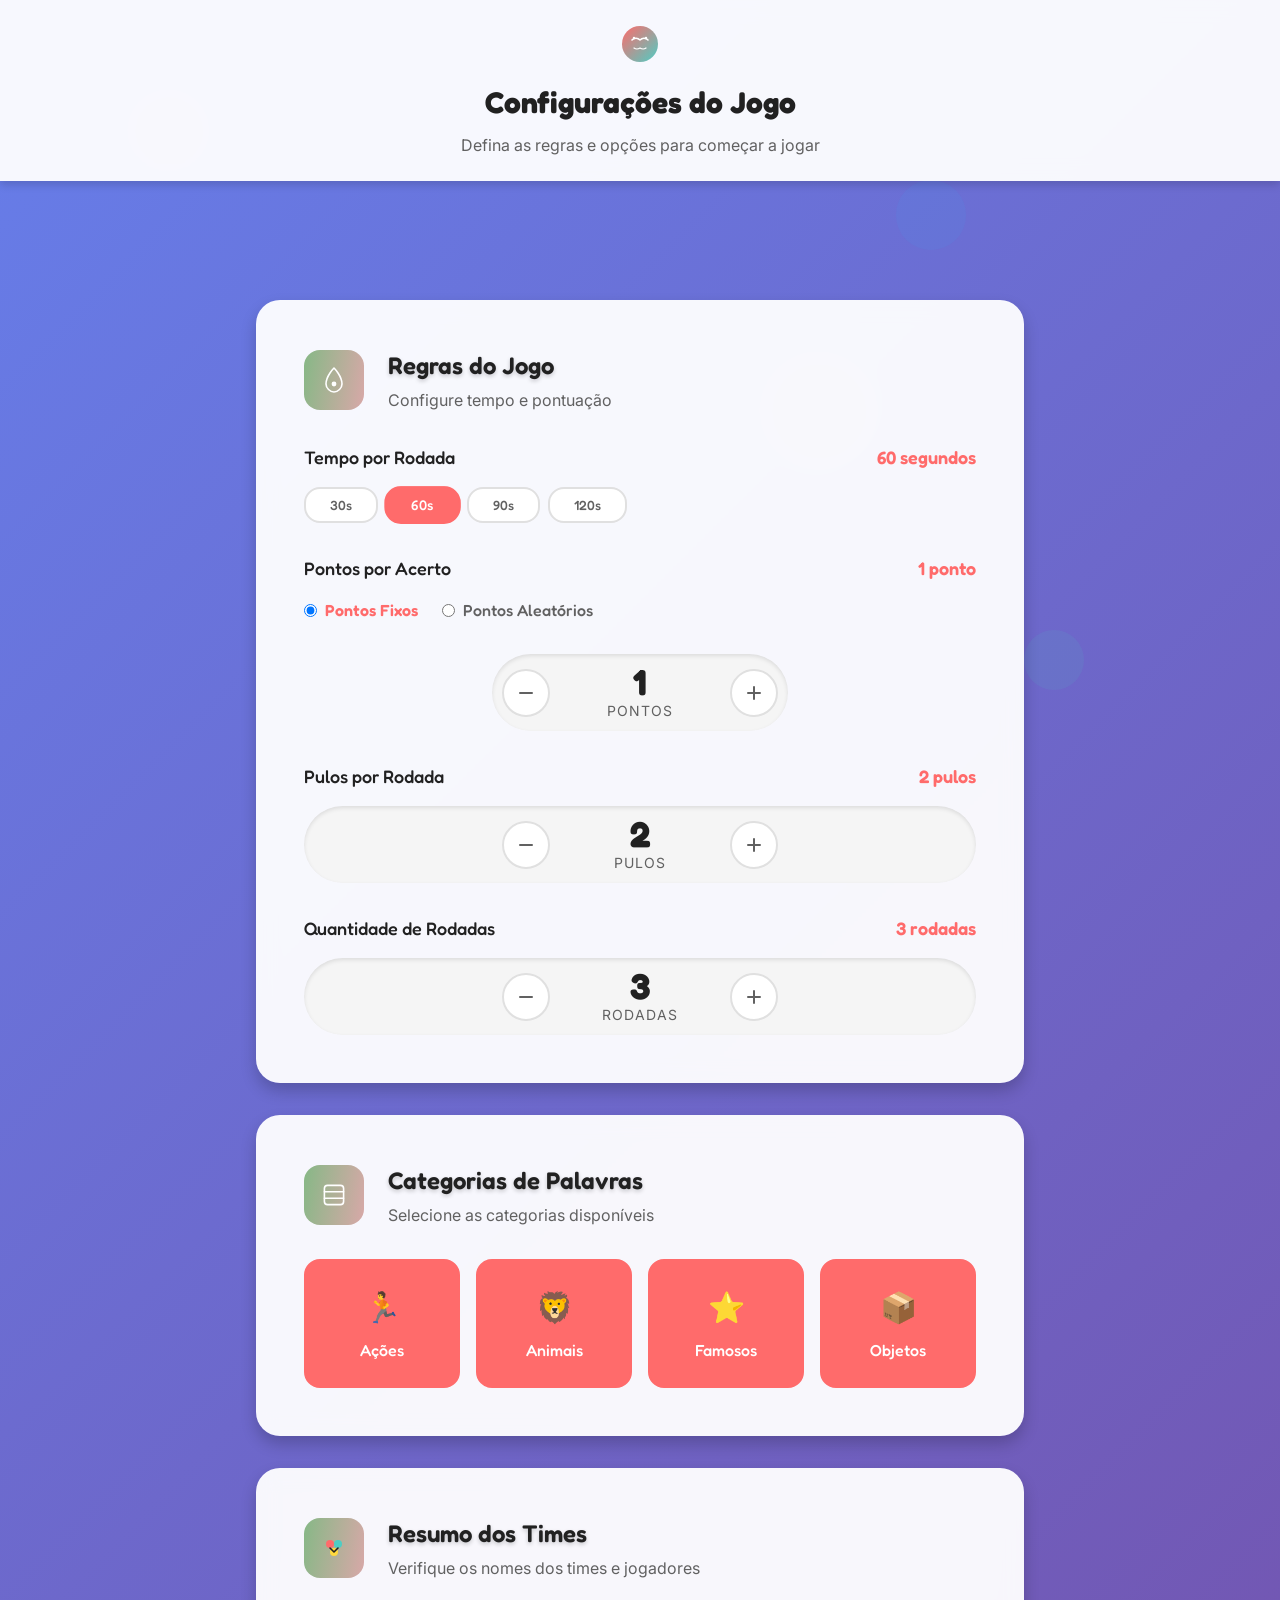
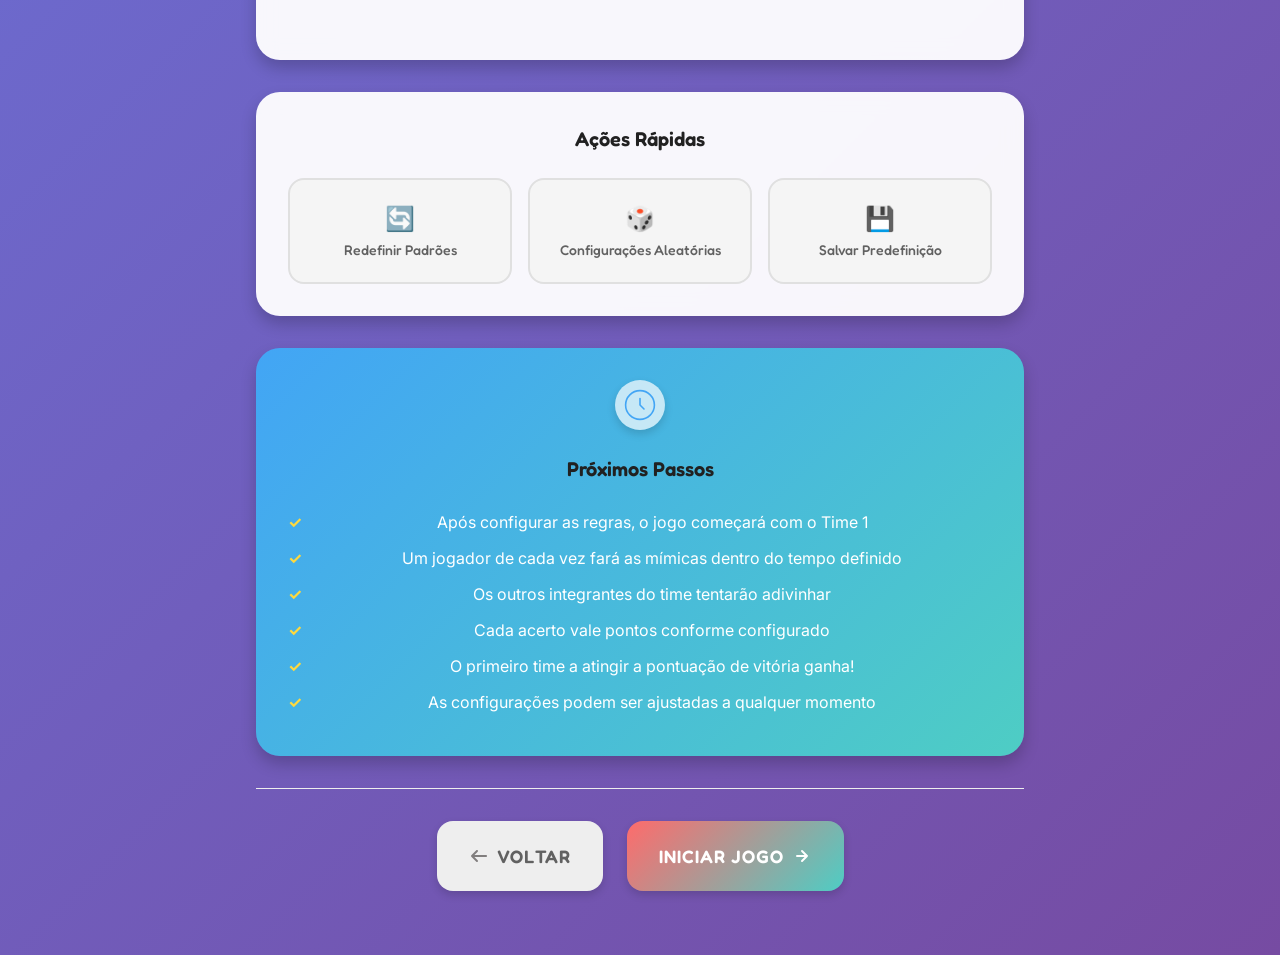
==== commit a83aea6c: "Exibição de pontos disputados na rodada e configuração de relogio de tempo." ====
--- a/configuracoes-jogo.html
+++ b/configuracoes-jogo.html
@@ -37,12 +37,12 @@
 
     <!-- Header -->
     <header class="config-header">
-        <button class="back-button" onclick="goBack()">
+        <!-- <button class="back-button" onclick="goBack()">
             <svg width="24" height="24" viewBox="0 0 24 24" fill="none" xmlns="http://www.w3.org/2000/svg">
                 <path d="M19 12L5 12M5 12L12 5M5 12L12 19" stroke="currentColor" stroke-width="2" stroke-linecap="round" stroke-linejoin="round"/>
             </svg>
             Voltar
-        </button>
+        </button> -->
         
         <div class="header-content">
             <div class="logo-small">
--- a/css/style.css
+++ b/css/style.css
@@ -1397,6 +1397,45 @@
   border-radius: var(--radius-full);
 }
 
+.word-points {
+  display: flex;
+  align-items: center;
+  gap: var(--spacing-sm);
+  font-family: var(--font-family-secondary);
+  font-size: var(--font-size-lg);
+  font-weight: var(--font-weight-medium);
+  color: var(--text-white);
+  background: rgba(255, 255, 255, 0.15);
+  padding: var(--spacing-md) var(--spacing-lg);
+  border-radius: var(--radius-lg);
+  margin-top: var(--spacing-md);
+  border: 2px solid rgba(255, 255, 255, 0.3);
+  backdrop-filter: blur(10px);
+  transition: all 0.3s ease;
+}
+
+.word-points.hidden {
+  display: none;
+}
+
+.points-label {
+  opacity: 0.8;
+  font-weight: var(--font-weight-normal);
+}
+
+.points-value {
+  font-family: var(--font-family-primary);
+  font-size: var(--font-size-xl);
+  font-weight: var(--font-weight-bold);
+  color: var(--accent-color);
+  text-shadow: 0 2px 4px rgba(0, 0, 0, 0.3);
+}
+
+.points-text {
+  opacity: 0.9;
+  font-weight: var(--font-weight-normal);
+}
+
 .word-actions {
   display: flex;
   gap: var(--spacing-lg);
